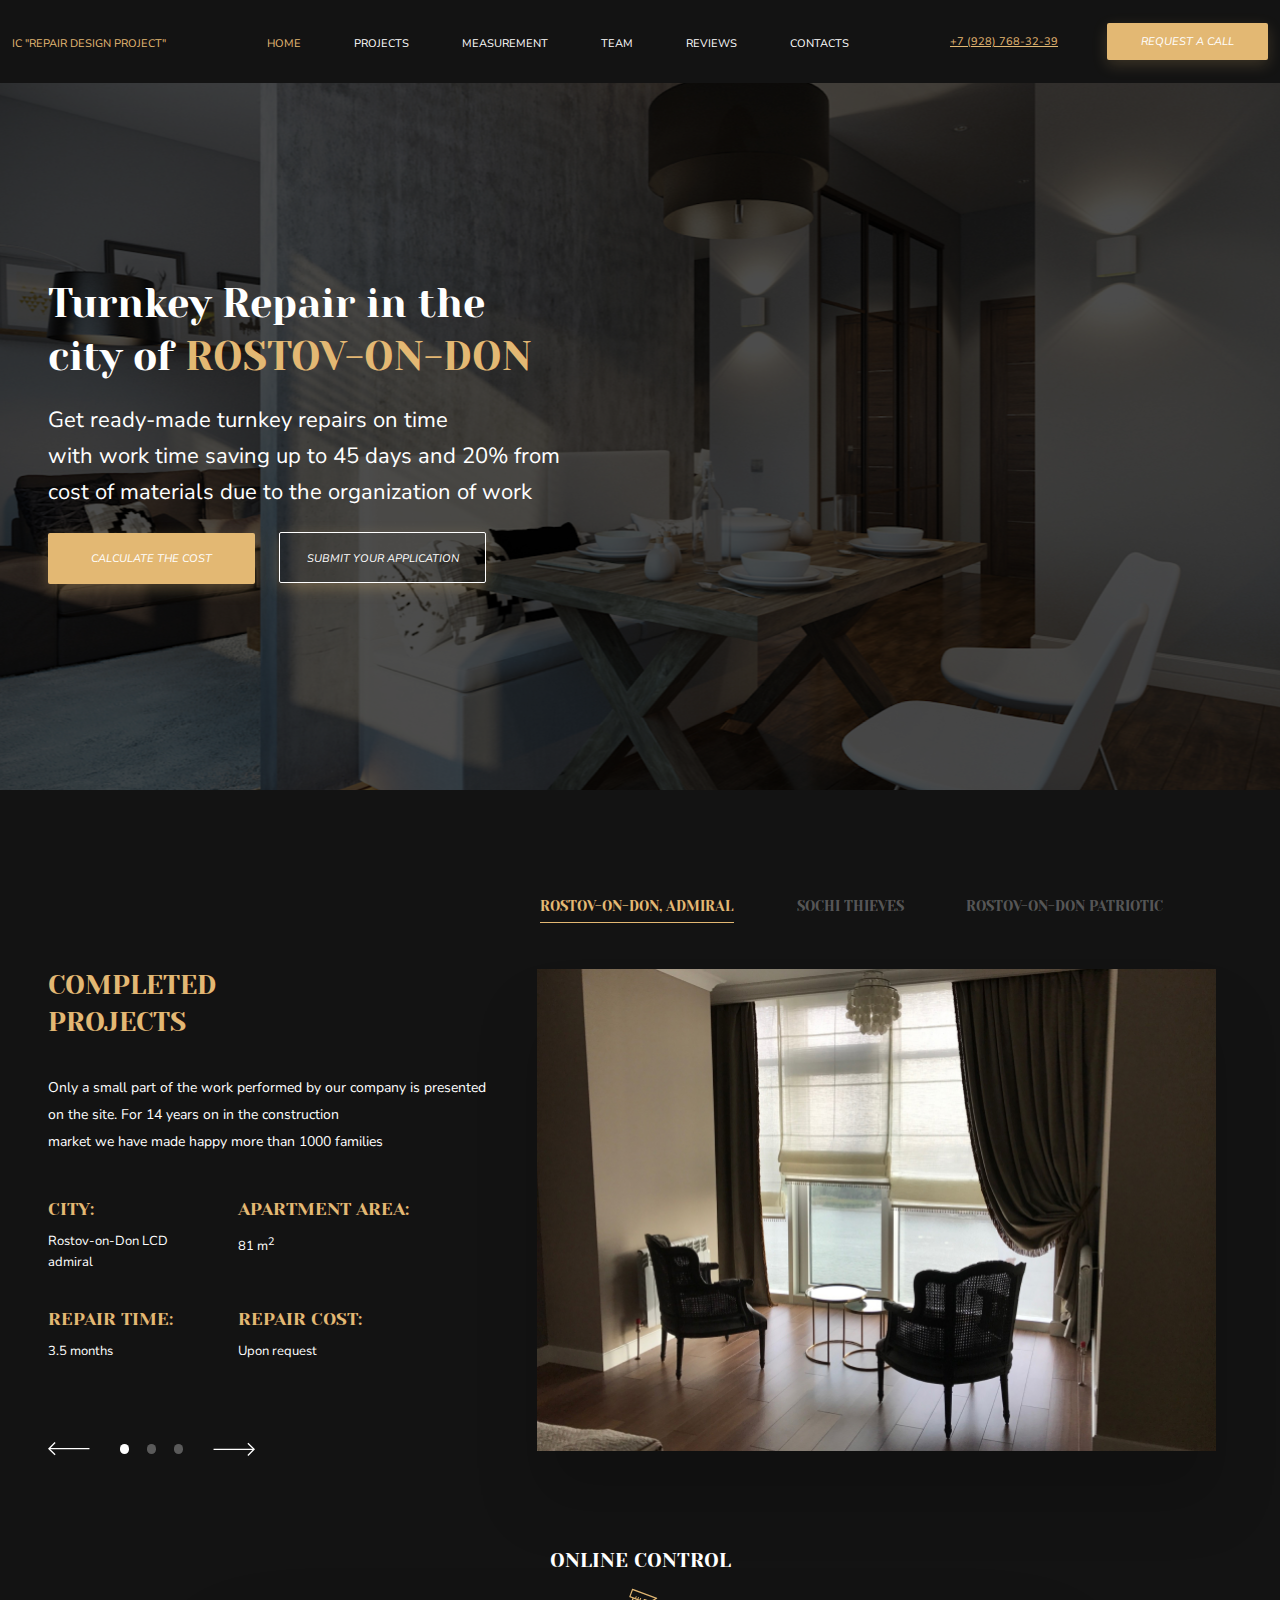
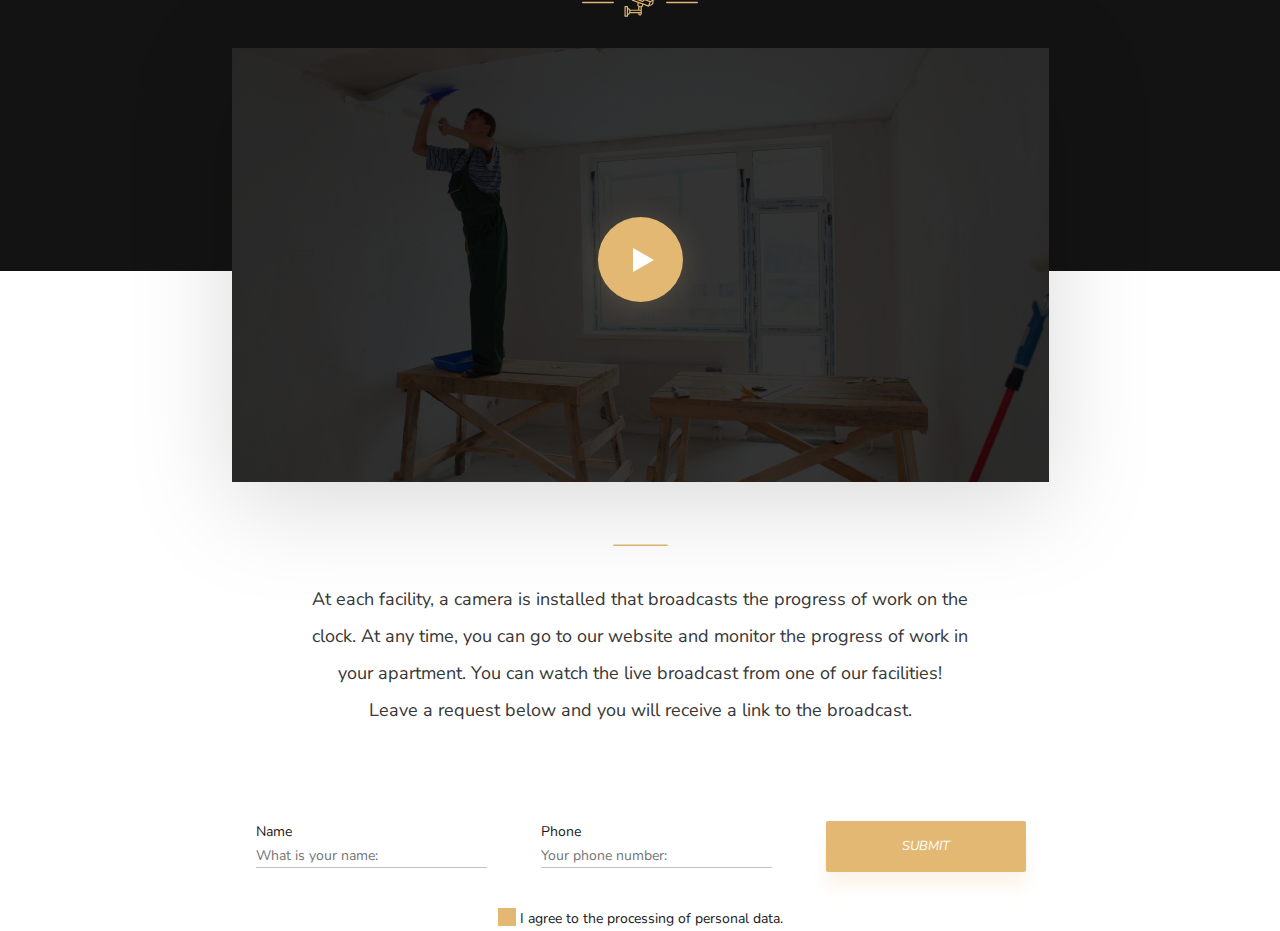
==== лб2/pages/index.html @ a4c66831 "лб2" ====
<!DOCTYPE html>
<html>
<head>
	<meta charset="utf-8">
	<meta name="viewport" content="width=device-width, initial-scale=1">
	<title>Вёрстка по макету</title>
	<link rel="stylesheet" href="../css/style.css">
</head>
<body>
	
	<header class="header">
		<div class="container">
			<div class="navbar">
				<div class="logo">
					<a class="link_logo" href="#">IC "Repair Design Project"</a>
				</div>
				<nav>
					<ul>
						<li><a class="active-link" href="#">HOME</a></li>
						<li><a class="" href="#">PROJECTS</a></li>
						<li><a class="" href="#">MEASUREMENT</a></li>
						<li><a class="" href="#">TEAM</a></li>
						<li><a class="" href="#">REVIEWS</a></li>
						<li><a class="" href="#">CONTACTS</a></li>
					</ul>
				</nav>
				<div class="contact">
					<a href="tel:" class="link active-link">+7 (928) 768-32-39</a>
					<a href="#" class="button">Request a call</a>
				</div>
			</div>
		</div>
	</header>
	<main>
		<div class="first-block">
			<div class="container first-block-container">
				<div class="first-block-main">
					<h1 class="subtitle">Turnkey Repair in the<br>
					city of <span class="title">Rostov-on-Don</span></h1>
					<p>Get ready-made turnkey repairs on time<br> with work time saving up to 45 days and 20% from<br> cost of materials due to the organization of work</p>
					<div class="buttons">
						<a class="button" href="#">CALCULATE THE COST</a>
						<a class="button second" href="#">SUBMIT YOUR APPLICATION</a>
					</div>
				</div>
			</div>
		</div>
		<div class="Completed_projects_block">
			<div class="container">
				<div class="Completed_projects_content">
					<div class="Completed_projects_description">
						<h1 class="title">Completed<br> projects</h1>
						<p class="subtitle">Only a small part of the work performed by our company is presented on the site. For 14 years on in the construction<br> 
						market we have made happy more than 1000 families</p>
						<div class="description_grid">
							<div class="grid_card">
								<h2 class="title">City:</h2>
								<p class="subtitle">Rostov-on-Don
								LCD admiral</p>
							</div>
							<div class="grid_card">
								<h2 class="title">apartment area:</h2>
								<p class="subtitle">81 m<sup>2</sup></p>
							</div>
							<div class="grid_card">
								<h2 class="title">Repair time:</h2>
								<p class="subtitle">3.5 months</p>
							</div>
							<div class="grid_card">
								<h2 class="title">Repair Cost:</h2>
								<p class="subtitle">Upon request</p>
							</div>
						</div>
						<div class="description_slider">
							<img class="arrow" src="../images/icons/Group.svg">
							<a class="slider_dot active_dot" href="#"></a>
							<a class="slider_dot" href="#"></a>
							<a class="slider_dot" href="#"></a>
							<img class="arrow" src="../images/icons/Group.svg">
						</div>
					</div>
					<div class="Completed_projects_photo">
						<div class="toogle">
							<a class="link active-link" href="#">Rostov-on-Don, Admiral</a>
							<a class="link" href="#">Sochi Thieves</a>
							<a class="link" href="#">Rostov-on-Don Patriotic</a>
						</div>
						<img src="../images/image/image 2.1.jpg" width="679" height="482">
					</div>
				</div>
			</div>
		</div>
		<div class="online_control">
			<div class="container">
				<div class="online_control_content">
					<div class="online_header">
						<h1 class="title">online control</h1>
						<div class="online_logo">
							<img src="../images/icons/Rectangle 6.7.svg">
							<img src="../images/icons/Group (1).svg">
							<img src="../images/icons/Rectangle 6.8.svg">
						</div>
					</div>
					<div class="video">
						<img src="../images/image/image 6.jpg" alt="Женщина красит потолок">
						<img src="../images/image/Rectangle 4.15.png">
						<img src="../images/icons/Group 8.svg" alt="Кнопка запуска" >
					</div>
					<img src="../images/icons/Rectangle 6.9.svg">
					<p class="subtitle">At each facility, a camera is installed that broadcasts the progress of work on the clock. At any time, you can go to our website and monitor the progress of work in your apartment. You can watch the live broadcast from one of our facilities!
 					<br>Leave a request below and you will receive a link to the broadcast.</p>
 					<form class="online_form" action="#" method="get">
 						<p>
 							<label for="name">Name</label>
 							<input type="text" name="name" id="name" required placeholder="What is your name:">
 						</p>
 						<p>
 							<label for="phone">Phone</label>
 							<input type="number" name="phone" id="phone" required placeholder="Your phone number:">
 						</p>
 						<button type="submit" class="button">Submit</button>
 						
 					</form>
 					<div class="first-checkbox">
  						<label class="label">
    					<input type="checkbox" class="checkbox" >
    					<span class="fake"></span>
    					<span class="text">I agree to the processing of personal data.</span>
  						</label>
					</div>
				</div>
			</div>
		</div>
	</main>
</body>
</html>
---- лб2/css/style.css ----
@import url('https://fonts.googleapis.com/css2?family=Nunito+Sans:ital,wght@0,400;0,700;1,400&family=Roboto+Slab:wght@400;700&display=swap');
@import url('https://fonts.googleapis.com/css2?family=Nunito+Sans:ital,wght@0,400;0,700;1,400&family=Roboto+Slab:wght@400;700&family=Yeseva+One&display=swap');
*{
	margin:0;
	padding: 0;
}
.link{
	font-family: 'Nunito Sans';
	font-style: normal;
	font-weight: 400;
	font-size: 11px;
	line-height: 15px;
	color: rgba(255, 255, 255, 0.3);
	text-decoration: none;
}
.title{
	font-family: 'Yeseva One';
	font-style: normal;
	font-weight: 400;
	font-size: 27px;
	line-height: 37px;
	text-transform: uppercase;
	color: #E3B873;
}
.subtitle{
	font-family: 'Yeseva One';
	font-style: normal;
	font-weight: 400;
	font-size: 20px;
	line-height: 28px;
	text-align: center;
	text-align: left;
}
.input{

}
body,html{
	font-family: "Nunito Sans";
	margin: 0;
	padding: 0;
}
.container{
	width:1256px;
	padding: 0;
	margin: 0 auto;
}
.header{
	background: #131313;
}
.header .container{
	height:83px;
	display:flex;
	align-content: center;
	flex-wrap:wrap;
}
.navbar{
	
	display: flex;
	justify-content: space-between;
	height: 37px;
	align-items: center;
	width:100%;
}
.link_logo{
	font-family: 'Nunito Sans';
	font-style: normal;
	font-weight: 400;
	font-size: 11px;
	line-height: 15px;
	text-transform: uppercase;
	color: #E3B873;
	text-decoration: none;
}
.active-link{
	color:#E3B873;
	text-decoration: underline;
}
nav{
	width:581.43px;
}
nav ul{
	display: flex;
	margin: 0;
	list-style: none;
	justify-content: space-between;
	padding: 0;
}
nav ul li a{
	font-family: "Nunito Sans";
	font-size: 11px;
	font-weight: 400;
	line-height: 15px;
	letter-spacing: 0em;
	text-align: left;
	color:white;
	text-decoration: none;
}
ul li .active-link{
	text-decoration: none;
}
.button{
	display:inline-block;
	width:200px;
 	height: 51px;
 	font-family: 'Nunito Sans';
	font-style: italic;
	font-weight: 400;
	font-size: 11px;
	background: #E3B873;
	box-shadow: 0px 5px 20px rgba(227, 184, 115, 0.1);
	color: #FFFFFF;
	text-transform: uppercase;
	text-decoration: none;
	text-align: center;
	line-height: 51px;
}
.contact .button{
	
	width:161px;
	height: 37px;
	margin-left:45px;
	line-height: 37px;
	width:161px;
	box-shadow: 0px 5px 15px rgba(227, 184, 115, 0.2);
	border-radius: 2px;
}


.first-block{
	height: 707px;
	background:url("../images/bg/image 4.3.jpg");
	background-position: top;
	background-size: cover;
	background-repeat: no-repeat;
	position: relative;
	color:white;
}
.first-block::before{
	content:'';
	position: absolute;
	top:0;
	left: 0;
	bottom: 0;
	right: 0;
	background-color: rgba(0, 0, 0, 0.7);
}
.first-block-container{
	position: relative;
	z-index: 1;
	padding-top:194px;
}
.first-block-main .subtitle , .first-block-main .title{
	font-size: 40px;
	line-height: 53px;
	text-align: left;
}
.first-block-main{
	width:676.11px;

	margin-left:36px;
	display:flex;
	flex-direction: column;
}
.first-block-main p{
	font-family: 'Nunito Sans';
	font-style: normal;
	font-weight: 400;
	font-size: 22px;
	line-height: 36px;
	margin-top:19px;
	margin-bottom:41px;
	height: 89px;
}
.buttons .button{
	background: #E3B873;
	box-shadow: 0px 5px 15px rgba(227, 184, 115, 0.3);
	border-radius: 2px;
	margin-right:20px;
	width:207px;
}
.buttons .second{
	box-sizing: border-box;
	border: 1px solid #FFFFFF;
	border-radius: 2px;
	background: none;
}
.Completed_projects_block{
	background:  #131313;
	padding-top: 107px;
	padding-bottom:414px;
}
.Completed_projects_content{
	margin-left:36px;
	display:flex;

}
.Completed_projects_description{
	width:442px;
	display:flex;
	flex-direction: column;
	margin-top:69.36px;
}
.Completed_projects_description > .title{
	font-size: 27px;
	line-height: 37px;
	margin-bottom: 34px;
}
.Completed_projects_description > .subtitle{
	font-family: 'Nunito Sans';
	font-style: normal;
	font-weight: 400;
	font-size: 14px;
	line-height: 27px;
	color: #FFFFFF;
	text-align: left;
	margin-bottom:42px;
}
.description_grid{
	display:grid;
	grid-template-columns: 156px 213px;
	grid-gap: 34px;
	margin-bottom: 79.64px;
}
.grid_card .title{
	font-size: 18px;
	line-height: 25px;
	margin-bottom: 9px;
}
.grid_card .subtitle{
	font-family: 'Nunito Sans';
	font-style: normal;
	font-weight: 400;
	font-size: 13px;
	line-height: 21px;
	color: #FFFFFF;
	
}
.description_slider{
	display:flex;
	align-content: center;
	align-items: center;
	
}
.slider_dot{
	display: block;
	width:9.57px;
	height:9.57px;
	background: rgba(255, 255, 255, 0.3);
	border-radius: 30px;
	margin-right:17.54px;
}
.slider_dot:nth-child(4){
	margin-right:0;
}
.description_slider img:nth-child(1){
	margin-right:29.5px;
}
.description_slider img:last-child{
	margin-left:29.5px;
	transform: rotate(180deg);
}
.active_dot{
	background: #FFFFFF;
}
.Completed_projects_photo{
	margin-left: 47px;
}
.Completed_projects_photo .toogle{
	display:flex;
	justify-content: space-between;
	width:623px;
	margin-left: 3px;
	margin-bottom: 46px;
}
.Completed_projects_photo .toogle .link{
	font-family: 'Yeseva One';
	font-style: normal;
	font-weight: 400;
	font-size: 14px;
	line-height: 19px;
	text-transform: uppercase;
}
.Completed_projects_photo .toogle .active-link{
	text-decoration: none;
	border-bottom: 1px solid #E3B873;
	display:block;
	padding-bottom:6px;
}
.Completed_projects_photo img{
	filter: drop-shadow(0px 50px 30px rgba(0, 0, 0, 0.15));
}
.online_control{
	margin-top:-324px;
}
.online_control .container{
	width:817px;
}
.online_control_content{
	text-align: center;
}
.online_header{
	margin-bottom:31.21px;
}
.online_header .title{
	font-size: 20px;
	line-height: 28px;
	color: #FFFFFF;
	margin-bottom:12.79px;
}
.online_logo{
	display:flex;
	align-items: center;
	justify-content: center;

}
.online_logo img:nth-child(2){
	margin-left:9.47px;
	margin-right:7.76px;
}
.video{
	width:817px;
	height: 434px;
	position: relative;
	display: flex;
	justify-content: center;
	filter: drop-shadow(0px 20px 50px rgba(0, 0, 0, 0.15));
	margin-bottom: 62.5px;
}
.video img{
	position: absolute;
	left:0;
	top:0;
}
.video img:nth-child(3){
	position: static;
	z-index: 1;
	width:145px;
	height:145px;
	align-self: center;
}
.online_control_content > img {
	display:block;
	margin:0 auto;
}
.online_control_content > p{
	font-family: 'Nunito Sans';
	font-size: 18px;
	line-height: 37px;
	color: #363636;
	text-align: center;
	width:681px;
	margin:34px auto 0;
}
.online_control_content p:nth-child(2){
	margin-right:0;
}
.online_form{
	display:flex;
	flex-wrap:wrap;
	align-content: center;
	justify-content: space-between;
	row-gap:33.24px;
	margin-left:24px;
	margin-right: 23px;
	margin-top:91.5px;
	margin-bottom: 33.24px;
}
.online_form button{
	box-shadow: none;
	border:none;
	font-size: 13px;
	border-radius: 2px;
	box-shadow: 0px 15px 15px rgba(227, 184, 115, 0.15);
}
.online_form label{
	font-family: 'Nunito Sans';
	font-style: normal;
	font-weight: 400;
	font-size: 13px;
	line-height: 21px;
	color: rgba(54, 54, 54, 0.5);
	display:block;
}
.online_form p{
	text-align: left;
}
#name , #phone{
	border:none;
	border-bottom: 1px solid #3636364D;
	color:#363636;
	font-family: 'Nunito Sans';
	font-style: normal;
	font-weight: 400;
	font-size: 14px;
	line-height: 23px;
	display: block;
	width:231px;
}
.online_form label{
	font-family: 'Nunito Sans';
font-style: normal;
font-weight: 400;
font-size: 14px;
line-height: 163.68%;
color: #181818;
}
.first-checkbox{
	text-align: center;
}
.label {
  cursor: pointer;
}
.checkbox{
  display: none;
}
.text{
	font-size: 14px;
	line-height: 163.68%;
	color: #181818;
	vertical-align: middle;
}
.fake{
  display: inline-flex;
  width: 18px;
  height: 18px;
  background: #E3B873;
  color: #fff;
  justify-content: center;
  position: relative;
  top:3px;
}
.fake::before{
  content:url("../images/icons/Vector.svg");
  position: absolute;
  top:-2px;
  opacity: 0;
  transition: .2s;
  z-index: 1;

}
.checkbox:checked + .fake::before{
  opacity: 1;
}
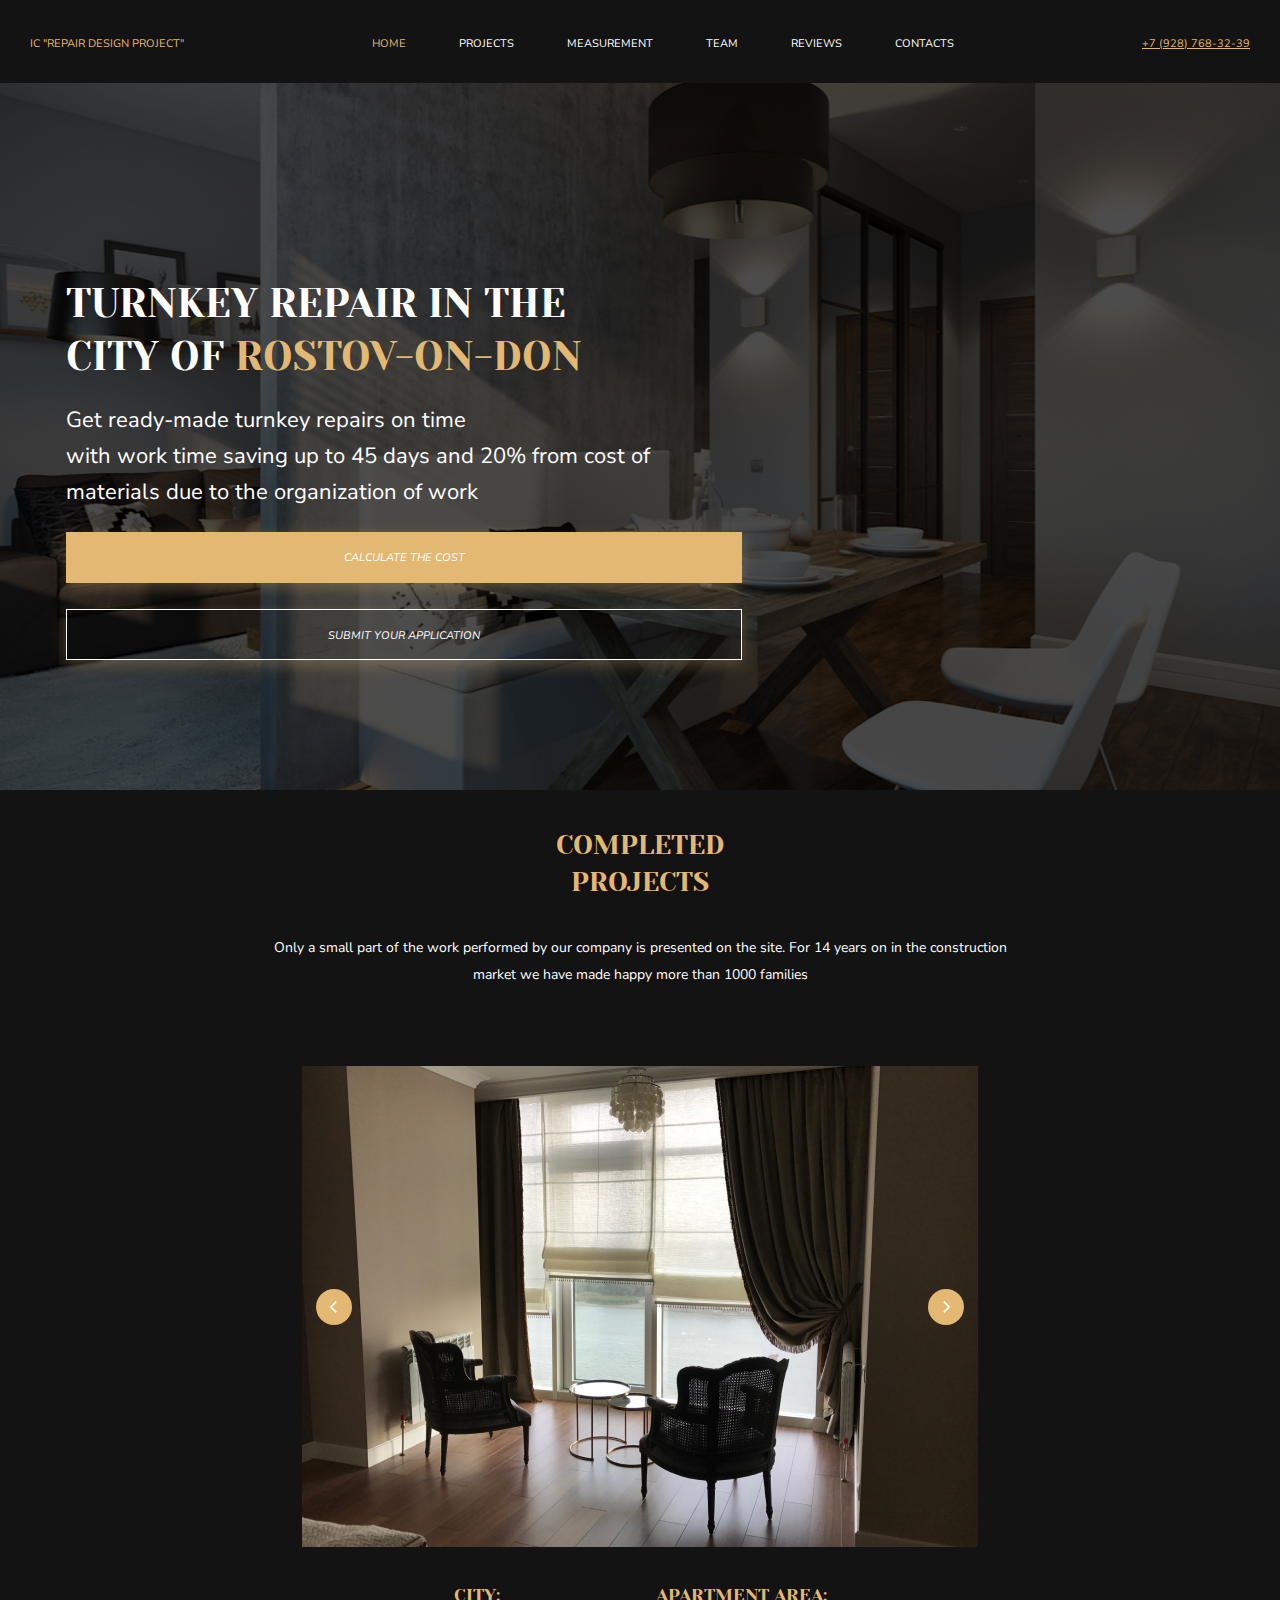
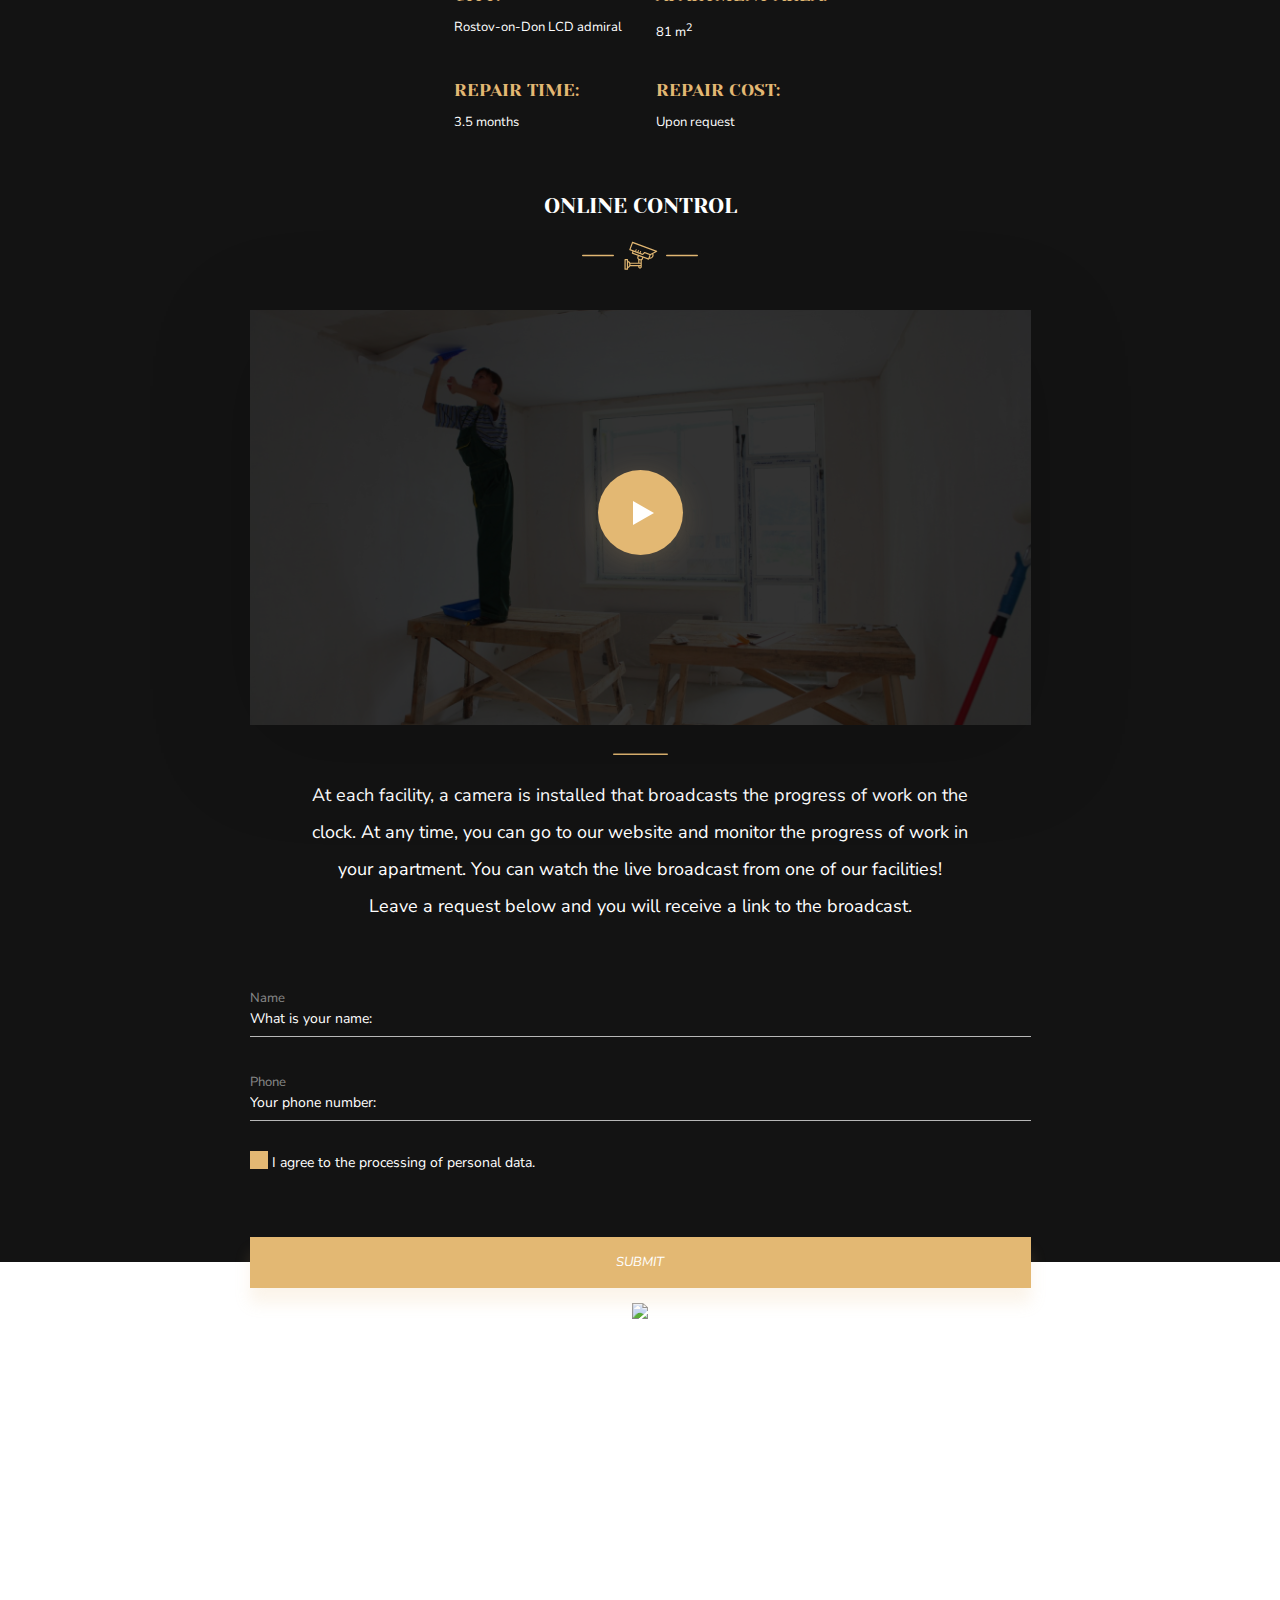
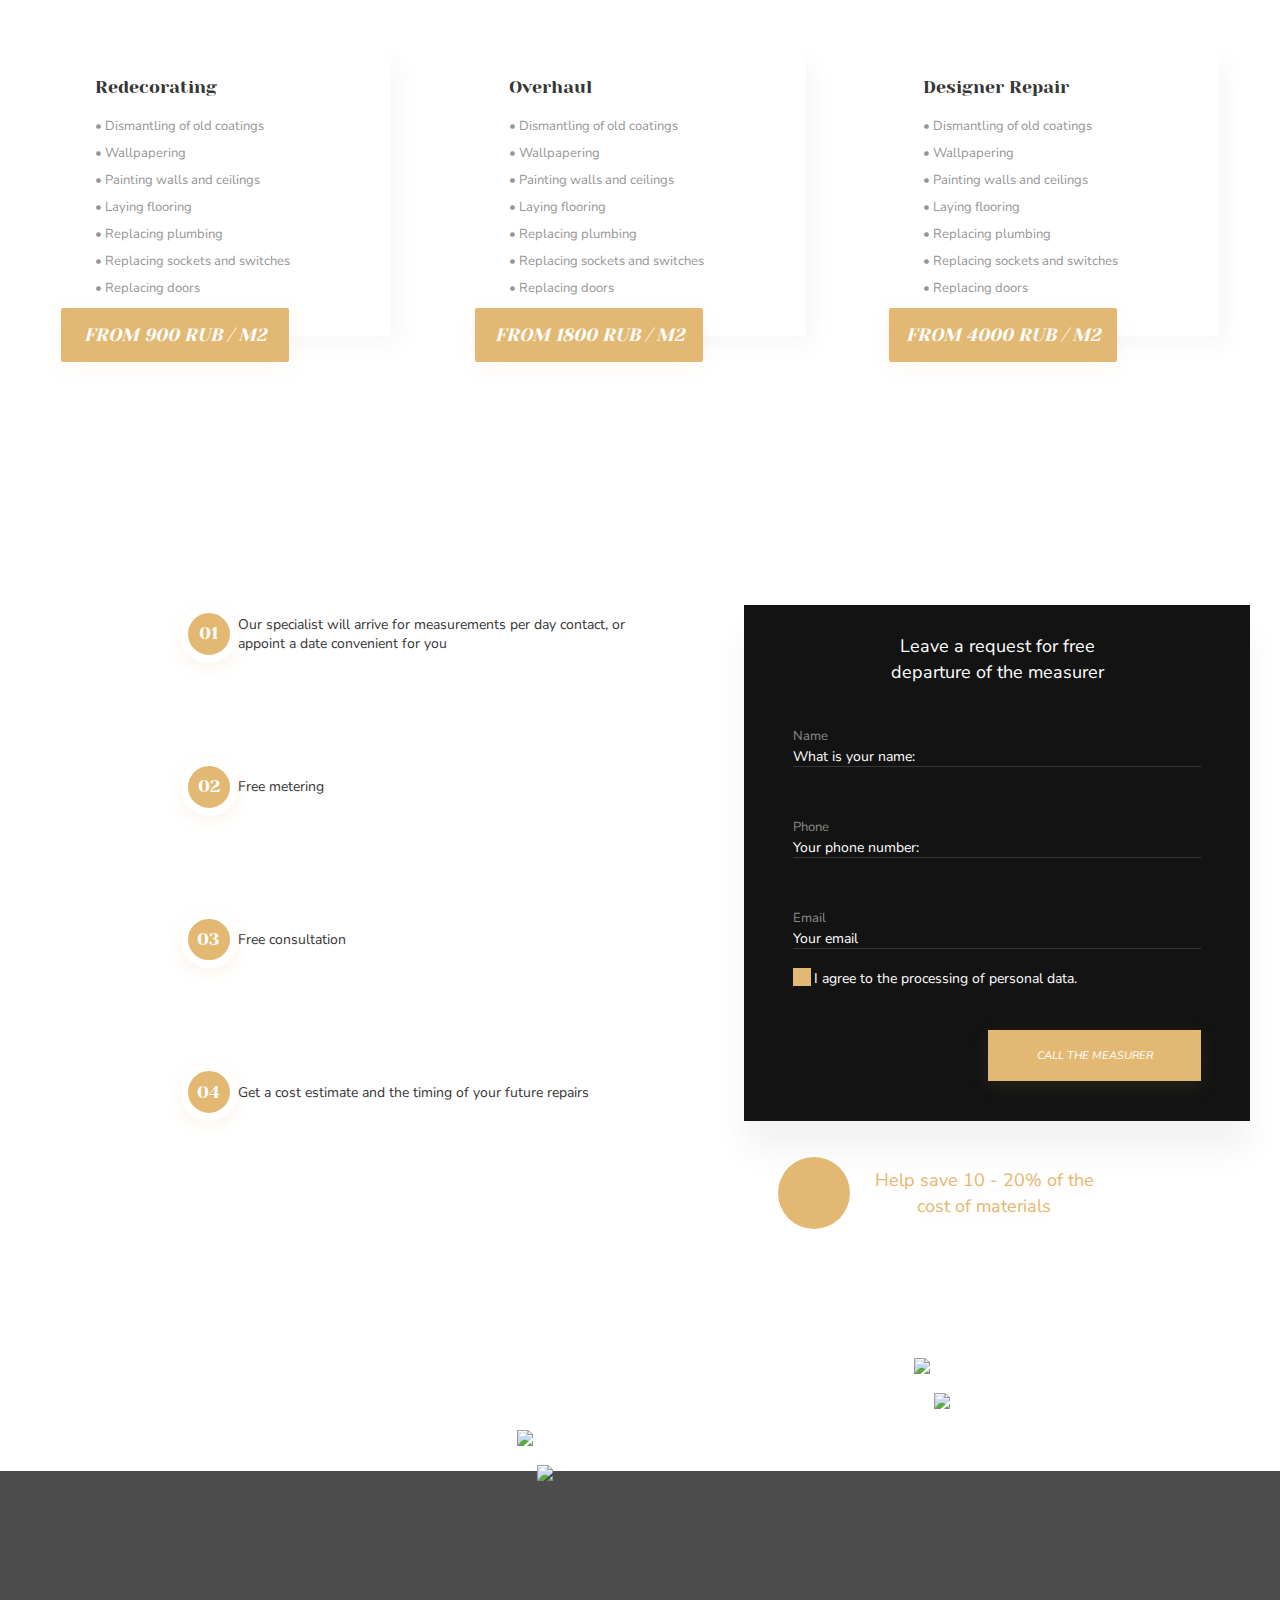
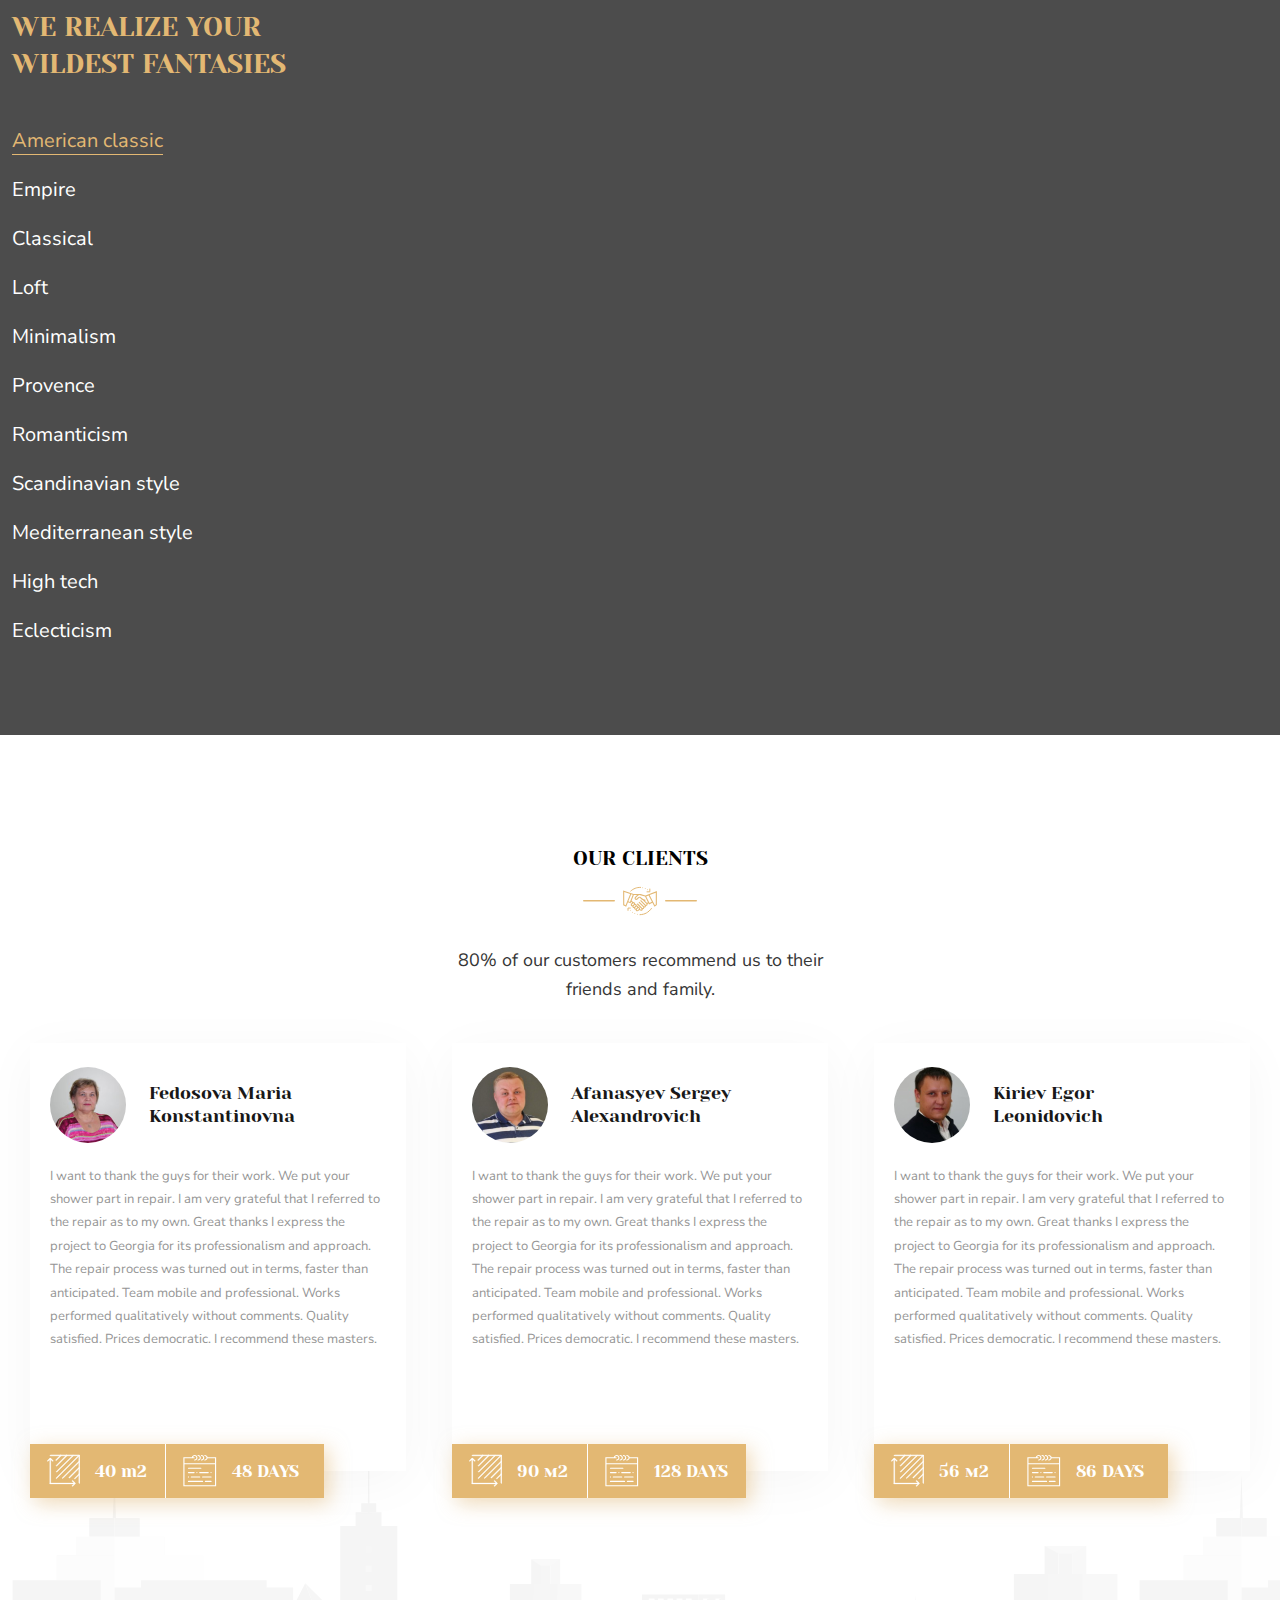
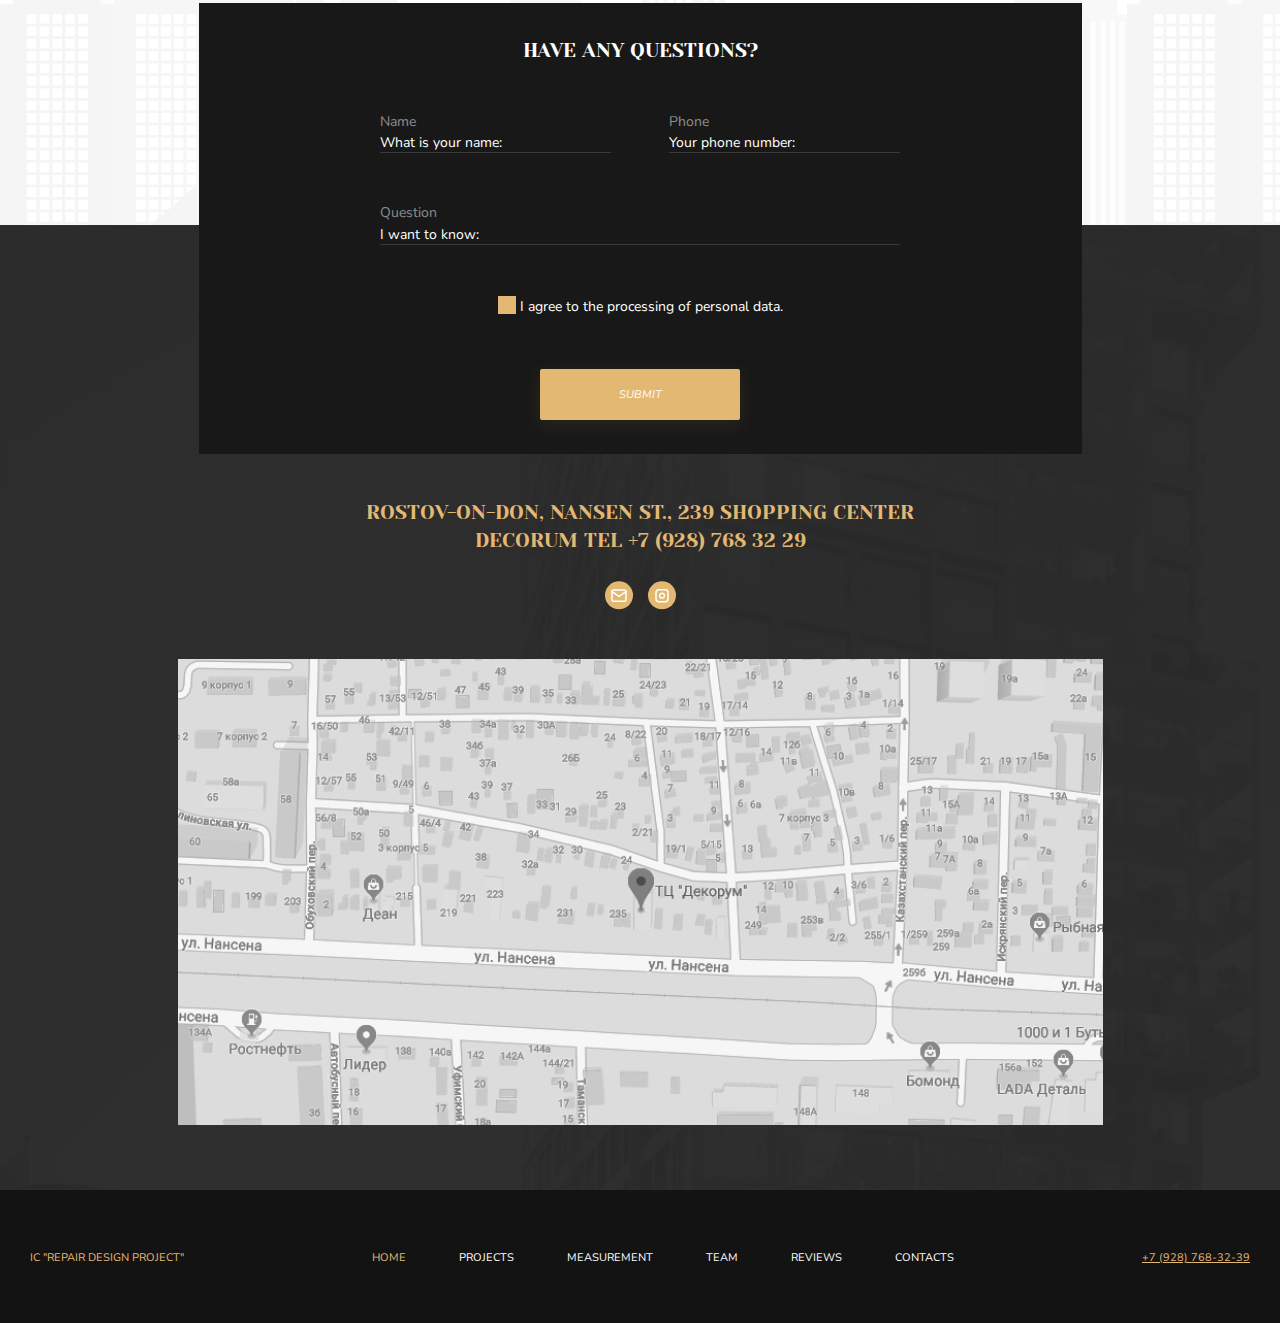
==== commit 8031e5e8: "Версия с начатой адаптивкой" ====
--- a/лб2/pages/index.html
+++ b/лб2/pages/index.html
@@ -5,6 +5,9 @@
 	<meta name="viewport" content="width=device-width, initial-scale=1">
 	<title>Вёрстка по макету</title>
 	<link rel="stylesheet" href="../css/style.css">
+	<link rel="stylesheet" href="../css/style_mobile+.css">
+	<link rel="stylesheet" href="../css/style_mobile.css">
+	
 </head>
 <body>
 	
@@ -26,32 +29,40 @@
 				</nav>
 				<div class="contact">
 					<a href="tel:" class="link active-link">+7 (928) 768-32-39</a>
-					<a href="#" class="button">Request a call</a>
+					<button class="button" type="submit">Request a call</button>
 				</div>
 			</div>
 		</div>
 	</header>
 	<main>
-		<div class="first-block">
-			<div class="container first-block-container">
+		<section class="first-block">
+			<div class="container">
 				<div class="first-block-main">
 					<h1 class="subtitle">Turnkey Repair in the<br>
 					city of <span class="title">Rostov-on-Don</span></h1>
-					<p>Get ready-made turnkey repairs on time<br> with work time saving up to 45 days and 20% from<br> cost of materials due to the organization of work</p>
+					<p>Get ready-made turnkey repairs on time<br> with work time saving up to 45 days and 20% from cost of materials due to the organization of work</p>
 					<div class="buttons">
-						<a class="button" href="#">CALCULATE THE COST</a>
-						<a class="button second" href="#">SUBMIT YOUR APPLICATION</a>
-					</div>
-				</div>
-			</div>
-		</div>
-		<div class="Completed_projects_block">
+						<button class="button" type="submit">CALCULATE THE COST</button>
+						<button class="button second" type="submit">SUBMIT YOUR APPLICATION</button>
+					</div>
+				</div>
+			</div>
+		</section>
+		<section class="Completed_projects_block">
 			<div class="container">
 				<div class="Completed_projects_content">
 					<div class="Completed_projects_description">
 						<h1 class="title">Completed<br> projects</h1>
 						<p class="subtitle">Only a small part of the work performed by our company is presented on the site. For 14 years on in the construction<br> 
 						market we have made happy more than 1000 families</p>
+						<div class="photo_mobile">
+							<div class="mobile_slider">
+								<img src="../images/icons/Group 8.9.svg">
+								<img src="../images/image/image 2.1.jpg">
+								<img src="../images/icons/Group 8.9.svg">
+								<img src="../images/image/image 2 (1).png">
+							</div>
+						</div>
 						<div class="description_grid">
 							<div class="grid_card">
 								<h2 class="title">City:</h2>
@@ -89,8 +100,8 @@
 					</div>
 				</div>
 			</div>
-		</div>
-		<div class="online_control">
+		</section>
+		<section class="online_control">
 			<div class="container">
 				<div class="online_control_content">
 					<div class="online_header">
@@ -102,7 +113,7 @@
 						</div>
 					</div>
 					<div class="video">
-						<img src="../images/image/image 6.jpg" alt="Женщина красит потолок">
+						<img src="../images/image/image 6.png" alt="Женщина красит потолок">
 						<img src="../images/image/Rectangle 4.15.png">
 						<img src="../images/icons/Group 8.svg" alt="Кнопка запуска" >
 					</div>
@@ -130,7 +141,271 @@
 					</div>
 				</div>
 			</div>
+		</section>
+		<section class="repair">
+			<div class="container">
+				<h2 class="subtitle">TYPES OF REPAIR</h2>
+				<img class="repair_logo" src="../images/icons/Group 11.4.svg">
+				<div class="repair_cards">
+					<div class="card">
+						<div class="card_ul">
+							<h3>Redecorating</h3>
+							<ul>
+								<li>Dismantling of old coatings</li>
+								<li>Wallpapering</li>
+								<li>Painting walls and ceilings</li>
+								<li>Laying flooring</li>
+								<li>Replacing plumbing</li>
+								<li>Replacing sockets and switches</li>
+								<li>Replacing doors</li>
+							</ul>
+							<button class="button button_repair" type="submit">from 900 rub / m2</button>
+						</div>
+						
+					</div>
+					<div class="card">
+						<div class="card_ul">
+						<h3>Overhaul</h3>
+						<ul>
+							<li>Dismantling of old coatings</li>
+							<li>Wallpapering</li>
+							<li>Painting walls and ceilings</li>
+							<li>Laying flooring</li>
+							<li>Replacing plumbing</li>
+							<li>Replacing sockets and switches</li>
+							<li>Replacing doors</li>
+						</ul>
+						<button class="button button_repair" type="submit">from 1800 rub / m2</button>
+					</div>
+					</div>
+					<div class="card">
+						<div class="card_ul">
+						<h3>Designer Repair</h3>
+						<ul>
+							<li>Dismantling of old coatings</li>
+							<li>Wallpapering</li>
+							<li>Painting walls and ceilings</li>
+							<li>Laying flooring</li>
+							<li>Replacing plumbing</li>
+							<li>Replacing sockets and switches</li>
+							<li>Replacing doors</li>
+						</ul>
+						<button class="button button_repair" type="submit">from 4000 rub / m2</button>
+					</div>
+						
+					</div>
+				</div>
+				<div class="contact_form">
+					<div class="contact_description">
+						<div class="line"><div class="circle">01</div><p>Our specialist will arrive for measurements per day
+contact, or appoint a date convenient for you</p></div>
+						<div class="line"><div class="circle">02</div><p>Free metering</p></div>
+						<div class="line"><div class="circle">03</div><p>Free consultation</p></div>
+						<div class="line"><div class="circle">04</div><p>Get a cost estimate and
+the timing of your future repairs</p></div>
+					</div>
+					<div class="form">
+						<form>
+						<h3>Leave a request for free<br>
+							departure of the measurer</h3>
+						<div class="form_input">
+						<p>
+ 							<label for="name">Name</label>
+ 							<input type="text" name="name" id="name" required placeholder="What is your name:">
+ 						</p>
+ 						<p>
+ 							<label for="phone">Phone</label>
+ 							<input type="number" name="phone" id="phone" required placeholder="Your phone number:">
+ 						</p>
+ 						<p>
+ 							<label for="email">Email</label>
+ 							<input type="email" name="email" id="email" required placeholder="Your email">
+ 						</p>
+ 						</div>
+ 						<div class="first-checkbox">
+  						<label class="label">
+    					<input type="checkbox" class="checkbox" >
+    					<span class="fake"></span>
+    					<span class="text">I agree to the processing of personal data.</span>
+  						</label>
+						</div>
+						<div class="btn"><button type="submit" class="button">Call the measurer</button></div>
+						</form>
+						
+					</div>
+					<div class="pig_logo">
+							<div class="logo">
+								<div class="logo_circle"></div>
+								<p>Help save 10 - 20% of the<br> cost of materials</p>
+							</div>
+						</div>
+				</div>
+			</div>
+		</section>
+		<section class="fantasies">
+			<div class="container">
+				<div class="fantasies_description">
+					<h1 class="title">We realize your<br>
+					wildest fantasies</h1>
+					<ul>
+						<li><a class="active-link" href="#">American classic</a></li>
+						<li><a href="#">Empire</a></li>
+						<li><a href="#">Classical</a></li>
+						<li><a href="#">Loft</a></li>
+						<li><a href="#">Minimalism</a></li>
+						<li><a href="#">Provence</a></li>
+						<li><a href="#">Romanticism</a></li>
+						<li><a href="#">Scandinavian style</a></li>
+						<li><a href="#">Mediterranean style</a></li>
+						<li><a href="#">High tech</a></li>
+						<li><a href="#">Eclecticism</a></li>
+					</ul>
+				</div>
+				<div class="fantasies_images">
+					<div class="column_image first_column_image">
+						<img src="../images/image/image 5.jpg">
+						<img src="../images/image/image 5-1.jpg">
+					</div>
+					<div class="column_image second_column_image">
+						<img src="../images/image/d.jpg">
+						<img src="../images/image/image 5-2.jpg">
+					</div>			
+				</div>
+			</div>
+		</section>
+		<section class="our_clients">
+			<div class="container">
+				<h1 class="subtitle">our clients</h1>
+				<img src="../images/icons/Group 2.14.svg">
+				<p>80% of our customers recommend us to their<br>
+				friends and family.</p>
+				<div class="clients_cards">
+					<div class="card_person">
+						<div class="person">
+							<img src="../images/image/image 5 (1).png">
+							<h2>Fedosova Maria
+							Konstantinovna</h2>
+						</div>
+						<p>I want to thank the guys for their work. We put your shower part in repair. I am very grateful that I referred to the repair as to my own. Great thanks I express the project 
+						to Georgia for its professionalism and approach.
+						<br>The repair process was turned out in terms, faster than anticipated. Team mobile and professional. Works performed qualitatively without comments. Quality satisfied. Prices democratic. I recommend these masters.</p>
+						<div class="no-buuton">
+							<div class="size">
+								<img src="../images/icons/Group 21.4.svg">
+								<p>40 m2</p>
+							</div>
+							<div class="time">
+								<img src="../images/icons/Group (4).svg">
+								<p>48 DAYS</p>
+							</div>
+						</div>
+					</div>
+					<div class="card_person">
+						<div class="person">
+							<img src="../images/image/image 6 (1).png">
+							<h2>Afanasyev Sergey Alexandrovich</h2>
+						</div>
+						<p>I want to thank the guys for their work. We put your shower part in repair. I am very grateful that I referred to the repair as to my own. Great thanks I express the project 
+						to Georgia for its professionalism and approach.
+						<br>The repair process was turned out in terms, faster than anticipated. Team mobile and professional. Works performed qualitatively without comments. Quality satisfied. Prices democratic. I recommend these masters.</p>
+						<div class="no-buuton">
+							<div class="size">
+								<img src="../images/icons/Group 21.4.svg">
+								<p>90 м2</p>
+							</div>
+							<div class="time">
+								<img src="../images/icons/Group (4).svg">
+								<p>128 DAYS</p>
+							</div>
+						</div>
+					</div>
+					<div class="card_person">
+						<div class="person">
+							<img src="../images/image/image 6 (2).png">
+							<h2>Kiriev Egor<br> Leonidovich</h2>
+						</div>
+						<p>I want to thank the guys for their work. We put your shower part in repair. I am very grateful that I referred to the repair as to my own. Great thanks I express the project 
+						to Georgia for its professionalism and approach.
+						<br>The repair process was turned out in terms, faster than anticipated. Team mobile and professional. Works performed qualitatively without comments. Quality satisfied. Prices democratic. I recommend these masters.</p>
+						<div class="no-buuton">
+							<div class="size">
+								<img src="../images/icons/Group 21.4.svg">
+								<p>56 м2</p>
+							</div>
+							<div class="time">
+								<img src="../images/icons/Group (4).svg">
+								<p>86 DAYS</p>
+							</div>
+						</div>
+					</div>
+				</div>
+			</div>
+		</section>
+		<section class="last_block">
+			<div class="container">
+				<div class="question">
+				<form class="question_form" action="#" method="get">
+					<h2 class="subtitle">have any questions?</h2>
+					<div class="question_input">
+					<p>
+ 						<label for="name">Name</label>
+ 						<input type="text" name="name" id="name" required placeholder="What is your name:">
+ 					</p>
+ 					<p>
+ 						<label for="phone">Phone</label>
+ 						<input type="number" name="phone" id="phone" required placeholder="Your phone number:">
+ 					</p>
+ 					<p>
+ 						<label for="phone">Question</label>
+ 						<input type="number" name="phone" id="phone" required placeholder="I want to know:">
+ 					</p>
+ 				</div>
+ 					<div class="first-checkbox">
+  						<label class="label">
+    					<input type="checkbox" class="checkbox" >
+    					<span class="fake"></span>
+    					<span class="text">I agree to the processing of personal data.</span>
+  						</label>
+						</div>
+					<div class="btn"><button type="submit" class="button">Submit</button></div>
+				</form>
+				</div>
+				<div class="adress">
+					<h1 class="subtitle">Rostov-on-Don, Nansen St., 239 Shopping Center<br>
+					Decorum Tel +7 (928) 768 32 29</h1>
+					<div class="social_logo">
+						<a href="#"><img src="../images/icons/Group 3.svg" alt="Почта"></a>
+						<a href="#"><img src="../images/icons/Group 4.svg" alt="Instagram"></a>
+					</div>
+					<div class="map">
+						<img src="../images/image/image 7.1.jpg">
+					</div>
+				</div>
+			</div>
+		</section>
+	</main>
+	<footer>
+		<div class="container">
+			<div class="navbar">
+				<div class="logo">
+					<a class="link_logo" href="#">IC "Repair Design Project"</a>
+				</div>
+				<nav>
+					<ul>
+						<li><a class="active-link" href="#">HOME</a></li>
+						<li><a class="" href="#">PROJECTS</a></li>
+						<li><a class="" href="#">MEASUREMENT</a></li>
+						<li><a class="" href="#">TEAM</a></li>
+						<li><a class="" href="#">REVIEWS</a></li>
+						<li><a class="" href="#">CONTACTS</a></li>
+					</ul>
+				</nav>
+				<div class="contact">
+					<a href="tel:" class="link active-link">+7 (928) 768-32-39</a>
+					<button class="button" type="submit">Request a call</button>
+				</div>
+			</div>
 		</div>
-	</main>
+	</footer>
 </body>
-</html>
+</html>--- a/лб2/css/style.css
+++ b/лб2/css/style.css
@@ -4,6 +4,10 @@
 	margin:0;
 	padding: 0;
 }
+a{
+text-decoration: none;
+color:white;
+}
 .link{
 	font-family: 'Nunito Sans';
 	font-style: normal;
@@ -40,24 +44,31 @@
 	padding: 0;
 }
 .container{
-	width:1256px;
+	max-width:1256px;
 	padding: 0;
 	margin: 0 auto;
-}
-.header{
+	text-align: center;
+	box-sizing: border-box;
+}
+.header , footer{
 	background: #131313;
 }
-.header .container{
+.header .container {
 	height:83px;
 	display:flex;
 	align-content: center;
 	flex-wrap:wrap;
 }
+footer .container{
+	height:133px;
+	display:flex;
+	align-content: center;
+	flex-wrap:wrap;
+}
 .navbar{
 	
 	display: flex;
 	justify-content: space-between;
-	height: 37px;
 	align-items: center;
 	width:100%;
 }
@@ -76,7 +87,8 @@
 	text-decoration: underline;
 }
 nav{
-	width:581.43px;
+	max-width:581.43px;
+	flex-grow: 1;
 }
 nav ul{
 	display: flex;
@@ -95,12 +107,11 @@
 	color:white;
 	text-decoration: none;
 }
-ul li .active-link{
+nav ul li .active-link{
 	text-decoration: none;
 }
 .button{
-	display:inline-block;
-	width:200px;
+	min-width:200px;
  	height: 51px;
  	font-family: 'Nunito Sans';
 	font-style: italic;
@@ -113,6 +124,8 @@
 	text-decoration: none;
 	text-align: center;
 	line-height: 51px;
+	border:none;
+	border-radius: 2px;
 }
 .contact .button{
 	
@@ -127,7 +140,7 @@
 
 
 .first-block{
-	height: 707px;
+	max-height: 707px;
 	background:url("../images/bg/image 4.3.jpg");
 	background-position: top;
 	background-size: cover;
@@ -144,7 +157,7 @@
 	right: 0;
 	background-color: rgba(0, 0, 0, 0.7);
 }
-.first-block-container{
+.first-block .container{
 	position: relative;
 	z-index: 1;
 	padding-top:194px;
@@ -153,10 +166,10 @@
 	font-size: 40px;
 	line-height: 53px;
 	text-align: left;
+	text-transform: uppercase;
 }
 .first-block-main{
-	width:676.11px;
-
+	max-width:676.11px;
 	margin-left:36px;
 	display:flex;
 	flex-direction: column;
@@ -170,13 +183,18 @@
 	margin-top:19px;
 	margin-bottom:41px;
 	height: 89px;
+	text-align: left;
+}
+.buttons{
+	text-align: left;
+	margin-bottom: 208px;
 }
 .buttons .button{
 	background: #E3B873;
 	box-shadow: 0px 5px 15px rgba(227, 184, 115, 0.3);
 	border-radius: 2px;
 	margin-right:20px;
-	width:207px;
+	max-width:207px;
 }
 .buttons .second{
 	box-sizing: border-box;
@@ -192,10 +210,10 @@
 .Completed_projects_content{
 	margin-left:36px;
 	display:flex;
-
+	justify-content: space-between;
 }
 .Completed_projects_description{
-	width:442px;
+	max-width:442px;
 	display:flex;
 	flex-direction: column;
 	margin-top:69.36px;
@@ -214,6 +232,9 @@
 	color: #FFFFFF;
 	text-align: left;
 	margin-bottom:42px;
+}
+.photo_mobile{
+	display: none;
 }
 .description_grid{
 	display:grid;
@@ -225,6 +246,7 @@
 	font-size: 18px;
 	line-height: 25px;
 	margin-bottom: 9px;
+	text-align: left;
 }
 .grid_card .subtitle{
 	font-family: 'Nunito Sans';
@@ -239,7 +261,6 @@
 	display:flex;
 	align-content: center;
 	align-items: center;
-	
 }
 .slider_dot{
 	display: block;
@@ -262,9 +283,6 @@
 .active_dot{
 	background: #FFFFFF;
 }
-.Completed_projects_photo{
-	margin-left: 47px;
-}
 .Completed_projects_photo .toogle{
 	display:flex;
 	justify-content: space-between;
@@ -291,9 +309,10 @@
 }
 .online_control{
 	margin-top:-324px;
+	margin-bottom: 147.85px;
 }
 .online_control .container{
-	width:817px;
+	max-width:817px;
 }
 .online_control_content{
 	text-align: center;
@@ -318,25 +337,15 @@
 	margin-right:7.76px;
 }
 .video{
-	width:817px;
-	height: 434px;
 	position: relative;
 	display: flex;
 	justify-content: center;
 	filter: drop-shadow(0px 20px 50px rgba(0, 0, 0, 0.15));
 	margin-bottom: 62.5px;
-}
-.video img{
+	align-items: center;
+}
+.video img:nth-child(2) , .video img:nth-child(3){
 	position: absolute;
-	left:0;
-	top:0;
-}
-.video img:nth-child(3){
-	position: static;
-	z-index: 1;
-	width:145px;
-	height:145px;
-	align-self: center;
 }
 .online_control_content > img {
 	display:block;
@@ -348,7 +357,7 @@
 	line-height: 37px;
 	color: #363636;
 	text-align: center;
-	width:681px;
+	max-width:681px;
 	margin:34px auto 0;
 }
 .online_control_content p:nth-child(2){
@@ -372,19 +381,10 @@
 	border-radius: 2px;
 	box-shadow: 0px 15px 15px rgba(227, 184, 115, 0.15);
 }
-.online_form label{
-	font-family: 'Nunito Sans';
-	font-style: normal;
-	font-weight: 400;
-	font-size: 13px;
-	line-height: 21px;
-	color: rgba(54, 54, 54, 0.5);
-	display:block;
-}
 .online_form p{
 	text-align: left;
 }
-#name , #phone{
+#name , #phone ,#email{
 	border:none;
 	border-bottom: 1px solid #3636364D;
 	color:#363636;
@@ -395,8 +395,9 @@
 	line-height: 23px;
 	display: block;
 	width:231px;
-}
-.online_form label{
+	background: none;
+}
+label{
 	font-family: 'Nunito Sans';
 font-style: normal;
 font-weight: 400;
@@ -440,4 +441,461 @@
 }
 .checkbox:checked + .fake::before{
   opacity: 1;
+}
+.repair{
+	background: url("../images/bg/image 6.1 (1).png") no-repeat ;
+	background-position:bottom 81px left 0 ;
+}
+.repair .subtitle{
+	text-align: center;
+	line-height: 28px;
+	margin-bottom: 13px;
+}
+.repair_logo{
+	margin-bottom: 31px;
+	}
+.repair_cards{
+	display:flex;
+	justify-content: space-between;
+}
+.card{
+	height: 608px;
+	width:392px;
+	padding-top:294px;
+	text-align: center;
+	background-position: top;
+	box-sizing: border-box;
+}
+.card_ul{
+	display: block;
+	width:330px;
+	height: 286px;
+	margin: 0 auto;
+	background: #FFFFFF;
+	box-shadow: 10px 10px 20px rgba(0, 0, 0, 0.03);
+	text-align: left;
+	padding-left:34px;
+	padding-top:25px;
+	box-sizing: border-box;
+	position: relative;
+}
+.card_ul h3{
+	font-family: 'Yeseva One';
+	font-weight: 400;
+	font-size: 18px;
+	line-height: 25px;
+	color: #363636;
+	margin-bottom: 13px;
+}
+.card_ul ul li{
+	list-style:none;
+	line-height: 27px;
+	color: #959595;
+	font-size: 13px;
+}
+.card_ul ul li::before{
+	content:"• ";
+	color:#959595;
+}
+.repair_cards .card:nth-child(1){
+	background: url("../images/bg/image.jpg") no-repeat;
+}
+.repair_cards .card:nth-child(2){
+	background: url("../images/bg/image 3.jpg") no-repeat;
+}
+.repair_cards .card:nth-child(3){
+	background: url("../images/bg/image 3 (1).jpg") no-repeat;
+}
+.button_repair{
+	position: absolute;
+	left:0;
+	bottom:-26px;
+	font-family: 'Yeseva One';
+	font-size: 18px;
+	line-height: 25px;
+	text-transform: uppercase;
+	color: #FFFFFF;
+	width:228px;
+	height: 54px;
+}
+.contact_description{
+	margin-left:150px;
+}
+.line{
+	display: flex;
+	width:473.62px;
+	text-align: left;
+	font-family: 'Nunito Sans';
+font-style: normal;
+font-weight: 400;
+font-size: 14px;
+line-height: 19px;
+align-items: center;
+color: #363636;
+margin-bottom: 95px;
+}
+.line:last-child{
+	margin-bottom: 0;
+}
+.circle{
+	background: #E3B873;
+	border: 8px solid #FFFFFF;
+	box-shadow: 0px 5px 15px rgba(227, 184, 115, 0.15);
+	border-radius: 30px;
+	min-width:41.76px;
+	min-height: 41.76px;
+	display: flex;
+	justify-content: center;
+	align-items: center;
+	font-family: 'Yeseva One';
+	font-size: 18px; 
+	color: #FFFFFF;
+	line-height: 25px;
+}
+.contact_form{
+	margin-top:124px;
+	padding-top:117px;
+	display: flex;
+	justify-content: space-between;
+	flex-wrap: wrap;
+}
+.form{
+	display:flex;
+	flex-direction: column;
+	align-items: flex-start;
+	background-color: #131313;
+	box-shadow: 0px 30px 30px rgba(0, 0, 0, 0.05);
+	color: white;
+	padding:28px 49px 27px;
+}
+.form label{
+	color:rgba(255, 255, 255, 0.5);
+	font-size: 13px;
+  line-height: 21px;
+}
+.form p{
+	text-align: left;
+	margin-bottom: 48px;
+}
+.form p:last-child{
+	margin-bottom: 0;
+}
+.form #name ,.form p #phone ,.form p #email{
+	border-bottom:1px solid rgba(255, 255, 255, 0.15);
+	width:408px;
+}
+.form input::-webkit-input-placeholder {
+	font-family: 'Nunito Sans';
+	color:#FFFFFF;
+	font-size: 14px;
+  line-height: 23px;
+}
+.form h3{
+	font-family: 'Nunito Sans';
+	font-size: 18px;
+	font-weight: 400;
+	line-height: 26px;
+	text-align: center;
+	color: #FFFFFF;
+}
+.form_input{
+	margin-top:39px;
+}
+.form .text{
+	color:white;
+
+}
+.form .first-checkbox{
+	text-align: left;
+	margin-top:16px;
+}
+.form .btn{
+	text-align: right;
+	margin-top:39px;
+}
+.form .btn .button{
+	width:213px;
+	border-radius: 0;
+}
+.pig_logo{
+	flex-grow: 1;
+	margin-right:31.5px;
+	display:flex;
+	margin-top:35.5px;
+	justify-content: flex-end;
+
+}
+.pig_logo .logo{
+	display: flex;
+	align-items: center;
+	
+	width:441px;
+}
+.pig_logo .logo p{
+	font-family: 'Nunito Sans';
+	font-size: 18px;
+	line-height: 26px;
+	color: #E3B873;
+	text-shadow: 0px 3px 10px rgba(227, 184, 115, 0.15);
+	margin-left:25px;
+}
+.logo_circle{
+	background: #E3B873;
+	width:72px;
+	height: 72px;
+	border-radius: 50%;
+	position: relative;
+}
+.logo_circle::after{
+	content:url("../images/icons/Group (3).svg");
+	position: absolute;
+	 top:18px;
+	 left:18px;
+}
+.fantasies{
+	margin-top:242px;
+	background: url("../images/bg/image 5.1.jpg") no-repeat;
+	background-size: cover;
+	position: relative;
+	height: 864px;
+}
+.fantasies::before{
+	content:'';
+	position: absolute;
+	top:0;
+	left: 0;
+	bottom: 0;
+	right: 0;
+	background-color: rgba(0, 0, 0, 0.7);
+}
+.fantasies .container{
+	display:flex;
+	justify-content: space-between;
+	padding:137px 0 97px;
+	position: relative;
+	z-index: 1;
+	text-align: left;
+}
+.fantasies_description{
+	min-width:411px;
+	margin-right:77px;
+}
+.fantasies_description ul{
+	list-style: none;
+	
+	margin-top: 47px;
+	color:white;
+}
+.fantasies_description ul li{
+	font-size: 20px;
+line-height: 24px;
+color: #FFFFFF;
+margin-bottom: 25px;
+}
+.fantasies_description ul li:last-child{
+	margin-bottom: 0;
+}
+.fantasies_images{
+	display: flex;
+	justify-content: space-between;
+}
+.column_image{
+width:354px;
+}
+.first_column_image{
+	margin-right: 43px;
+	margin-top:-178px;
+}
+.second_column_image{
+	margin-top: -250px;
+}
+.first_column_image img:first-child , .second_column_image img:first-child{
+	margin-bottom: 35px;
+}
+.fantasies_description ul li .active-link{
+border-bottom: 1px solid #E3B873;
+text-decoration: none;
+}
+.our_clients .container .subtitle{
+	text-align: center;
+	text-transform: uppercase;
+	margin-bottom: 13px;
+}
+.our_clients{
+	margin-top:110px;
+	padding-bottom: 354px;
+	background: url("../images/bg/Frame (1).svg") left bottom;
+	background-repeat:repeat-x;
+}
+.our_clients .container > p{
+	margin-top:24px;
+	font-size: 18px;
+	line-height: 29px;
+	color: #363636;
+}
+.clients_cards{
+	display:flex;
+	justify-content: space-between;
+	margin-top:39px;
+
+}
+.card_person{
+	box-sizing: border-box;
+	width:376px;
+	height: 428px;
+	position: relative;
+	padding:24px 20px;
+	background: #FFFFFF;
+box-shadow: 0px 10px 50px rgba(0, 0, 0, 0.04);
+}
+.person{
+	display: flex;
+	align-items: center;
+	margin-bottom: 22px;
+}
+.person img{
+	border-radius: 50%;
+	margin-right: 23px;
+}
+.person h2{
+	font-family: 'Yeseva One';
+	font-weight: 400;
+	font-size: 18px;
+	line-height: 23px;
+	color: #181818;
+	text-align: left;
+}
+.card_person p{
+	font-family: 'Nunito Sans';
+	font-size: 13px;
+	line-height: 180%;
+	color: #959595;
+	text-align: left;
+}
+.no-buuton{
+	display: flex;
+	justify-content: space-between;
+	width:294px;
+	height: 54px;
+	position: absolute;
+	left:0;
+	bottom:-27px;
+	background-color: #FFF;
+	box-shadow: 5px 5px 20px rgba(227, 184, 115, 0.5);
+}
+.no-buuton .size{
+	display: flex;
+	align-items: center;
+	width:135px;
+	height: 100%;
+	background: #E3B873;
+	padding-left: 17px;
+	box-sizing: border-box;
+}
+.no-buuton .time{
+	display: flex;
+	align-items: center;
+	width:158px;
+	height: 100%;
+	background: #E3B873;
+	padding-left: 17px;
+	box-sizing: border-box;
+}
+.no-buuton .size p , .no-buuton .time p{
+	font-family: 'Yeseva One';
+	font-size: 17px;
+	line-height: 24px;
+	color: #FFFFFF;
+	margin-left: 15px;
+}
+.question{
+	margin-left:auto;
+	margin-right:auto;
+	width:883px;
+	height: 445px;
+	position: absolute;
+	top: -222px;
+	left:0;
+	right: 0;
+	bottom: 0;
+}
+.question_form{
+	box-sizing: border-box;
+	background-color:#181818;
+	padding:34px 181.5px;
+}
+.question_form .question_input p{
+	text-align: left;
+	border-bottom:1px solid rgba(255, 255, 255, 0.15);
+}
+.question_form label{
+color: rgba(255, 255, 255, 0.5);
+}
+.question_form input::-webkit-input-placeholder {
+	font-family: 'Nunito Sans';
+	color:#FFFFFF;
+}
+.question_input{
+	display: flex;
+	flex-wrap:wrap;
+	justify-content: space-between;
+	column-gap:58px;
+	row-gap:48px;
+	margin-bottom: 48px;
+}
+.question_input p{
+	flex-basis: 231px;
+	flex-grow: 1;
+}
+.question_form .subtitle{
+	text-transform: uppercase;
+	color: #FFFFFF;
+	text-align: center;
+	margin-bottom: 45px;
+}
+.question_form .first-checkbox .text {
+	color:#FFF;
+}
+.question_form .first-checkbox{
+	margin-bottom: 50px;
+}
+.last_block{
+	background: url("../images/bg/image 7.2.png")no-repeat;
+	background-size: cover;
+	position: relative;
+	box-sizing: border-box;
+}
+.last_block::before{
+	content:'';
+	position: absolute;
+	top:0;
+	left: 0;
+	bottom: 0;
+	right: 0;
+	background: rgba(24, 24, 24, 0.9);
+}
+.last_block .container{
+	position: relative;
+	z-index: 1;
+}
+.last_block .adress{
+	padding-top: 274px;
+	padding-bottom: 65px;
+}
+.last_block .adress .subtitle{
+	font-weight: 400;
+	color: #E3B873;
+	text-align: center;
+	text-transform: uppercase;
+}
+.social_logo{
+	width:71px;
+	display: flex;
+	justify-content: space-between;
+	margin:26px auto 43px;
+}
+.last_block .adress .map{
+	display: flex;
+	justify-content: center;
+
 }--- a/лб2/css/style_mobile+.css
+++ b/лб2/css/style_mobile+.css
@@ -0,0 +1,160 @@
+@media (max-width:1300px){
+	.first-block-main .button:first-child{
+		margin-bottom: 26px;
+	}
+	.first-block .first-block-main .buttons .button {
+    	width: 100%;
+	}
+	.buttons .button {
+		margin:0;
+   		 max-width: 100%;
+   		 border-radius: 0;
+	}
+	.contact button{
+		display: none;
+	}
+	.container{
+		min-width: 340px;
+		padding:0 18px;
+	}
+	.navbar nav {
+		padding:0 20px;
+	}
+	.Completed_projects_content{
+		flex-direction: column;
+		justify-content: center;
+		align-items: center;
+		margin: 0;
+	}
+	.Completed_projects_description{
+		max-width: 100%;
+		align-items: center;
+		margin-top:36px;
+	}
+	.Completed_projects_description > .subtitle{
+		text-align: center;
+		padding: 0 14px;
+		
+	}
+	.Completed_projects_block{
+		padding: 0;
+	}
+	.photo_mobile{
+		display: block;
+		min-height:242px ;
+		min-width: 340px;
+		margin-top:36px;
+		margin-bottom: 36.45px;
+	}
+	.mobile_slider{
+		box-sizing: border-box;
+		position: relative;
+		display: flex;
+		justify-content: center;
+		align-items: center;
+	}
+	.mobile_slider img:nth-of-type(2n + 1){
+		min-width:36px;
+		min-height: 36px;
+		position: absolute;
+	}
+	.mobile_slider img:first-child{
+		left:14px;
+		transform:rotate(-180deg);
+	}
+	.mobile_slider img:nth-child(3){
+		right:14px;
+	}
+	.mobile_slider img:nth-child(2){
+		max-width:100%;
+		height: auto;
+	}
+	.mobile_slider img:last-child{
+		display: none;
+	}
+	.description_grid{
+		grid-template-columns:auto auto;
+		grid-gap: 34px;
+		margin-bottom: 58px;
+	}
+	.Completed_projects_photo{
+		display: none;
+	}
+	.description_slider{
+		display: none;
+	}
+	.online_control{
+		margin: 0;
+		background-color: #131313;
+		
+	}
+	.online_control .container .online_control_content{
+		position: relative;
+	}
+	.online_control_content .video img:first-child , .online_control_content .video img:nth-child(2){
+		width: 100%;
+		height: auto;
+	}
+	.video{
+		margin-bottom: 28px;
+	}
+	.online_header{
+		padding: 0;
+		margin-bottom: 40px;
+	}
+	.online_header .title{
+		font-size: 22px;
+		line-height: 138.6%;
+		color: #FFFFFF;
+		margin-bottom:19.79px;
+	}
+	.online_control_content > p{
+		color: #FFFFFF;
+		margin-top: 21.46px;
+	}
+	.online_control_content .online_form{
+		margin:0;
+		text-align: center;
+		margin-top: 61px;
+	}
+	.online_control_content .online_form p {
+		width:100%;
+		border-bottom: 1px solid rgba(255,255,255, 0.7);
+		padding-bottom: 8px;
+	}
+	.online_control_content .online_form label{
+		font-size: 13px;
+		line-height: 21px;
+		color: rgba(255, 255, 255, 0.5);
+		font-weight: 400;
+	}
+	#name , #phone ,#email{
+		width:100%;
+		font-size: 14px;
+		line-height: 19px;
+		border:none;	
+		padding: 0;
+	}
+	.online_form input::-webkit-input-placeholder {
+		font-family: 'Nunito Sans';
+		color:#FFFFFF;
+	}
+	.online_form .button{
+		width:100%;
+		position: absolute;
+		bottom: -25.5px;
+		border-radius: 0;
+	}
+	.online_control_content {
+		padding-bottom: 88px;
+	}
+	.online_control_content .first-checkbox{
+		margin-top: 26.5px;
+		text-align: left;
+	}
+	.online_control_content .first-checkbox .text{
+		color:#FFF;
+		font-size: 14px;
+		line-height: 23px;
+	}
+}--- a/лб2/css/style_mobile.css
+++ b/лб2/css/style_mobile.css
@@ -0,0 +1,77 @@
+@media (max-width:768px){
+	.navbar nav {
+		display: none;
+	}
+	.first-block .container{
+		display: flex;
+		justify-content: center;
+		padding:85px 18px 0;
+	}
+	.first-block-main .subtitle , .first-block-main .title{
+		font-size: 23px;
+		line-height: 132.83%;
+		text-align: left;
+	}
+	.first-block{
+		background-size:auto ;
+		background-position: center;
+	}
+	.first-block-main{
+		margin:0;
+	}
+	.header .container{
+		height:51px ;
+	}
+	.first-block-main p{
+		margin: 0;
+		font-size: 14px;
+	line-height: 19.02px;
+	margin-top:16px;
+	height: 94px;
+	text-align: left;
+	}
+	.buttons{
+		margin-bottom: 61px;
+	}
+	.photo_mobile{
+		width:100%;
+	}
+	
+	.mobile_slider img:nth-child(2){
+		display: none;
+	}
+	.mobile_slider img:last-child{
+		display: block;
+		width:100%;
+		height: auto;
+	}
+	.Completed_projects_description > .subtitle{
+		font-size: 11px;
+		line-height: 158.48%;
+	}
+	.grid_card .title{
+	font-size: 14px;
+	line-height: 138.6%;
+	margin-bottom: 9px;
+	text-align: left;
+	}
+	.description_grid{
+		align-self: flex-start;
+		gap:31px;
+	}
+	.grid_card .subtitle{
+	font-weight: 400;
+	font-size: 11px;
+	line-height: 18px;
+	color: #FFFFFF;
+	}
+	.video img{
+		width:67px;
+	}
+	.online_control_content > p{
+		font-size: 11px;
+		line-height: 19px;
+		color: #FFFFFF;
+		margin-top: 21.46px;
+	}
+}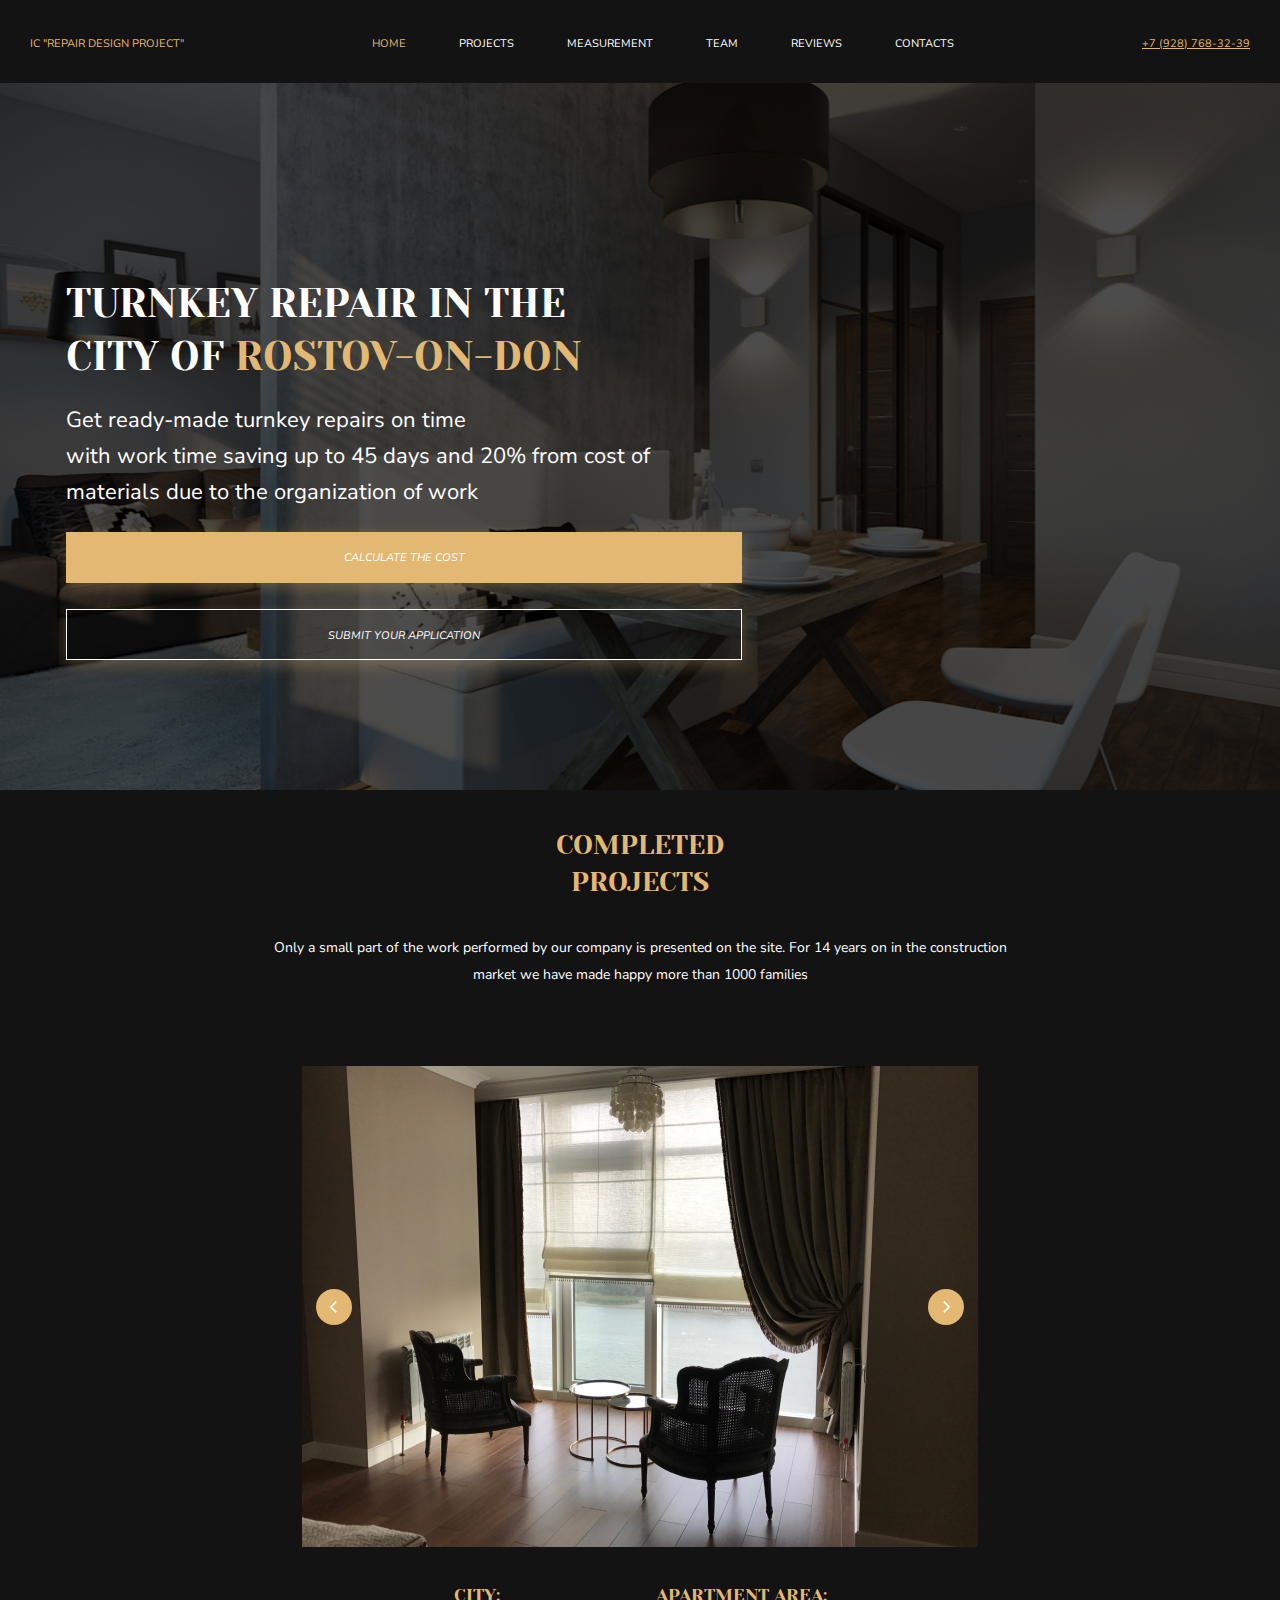
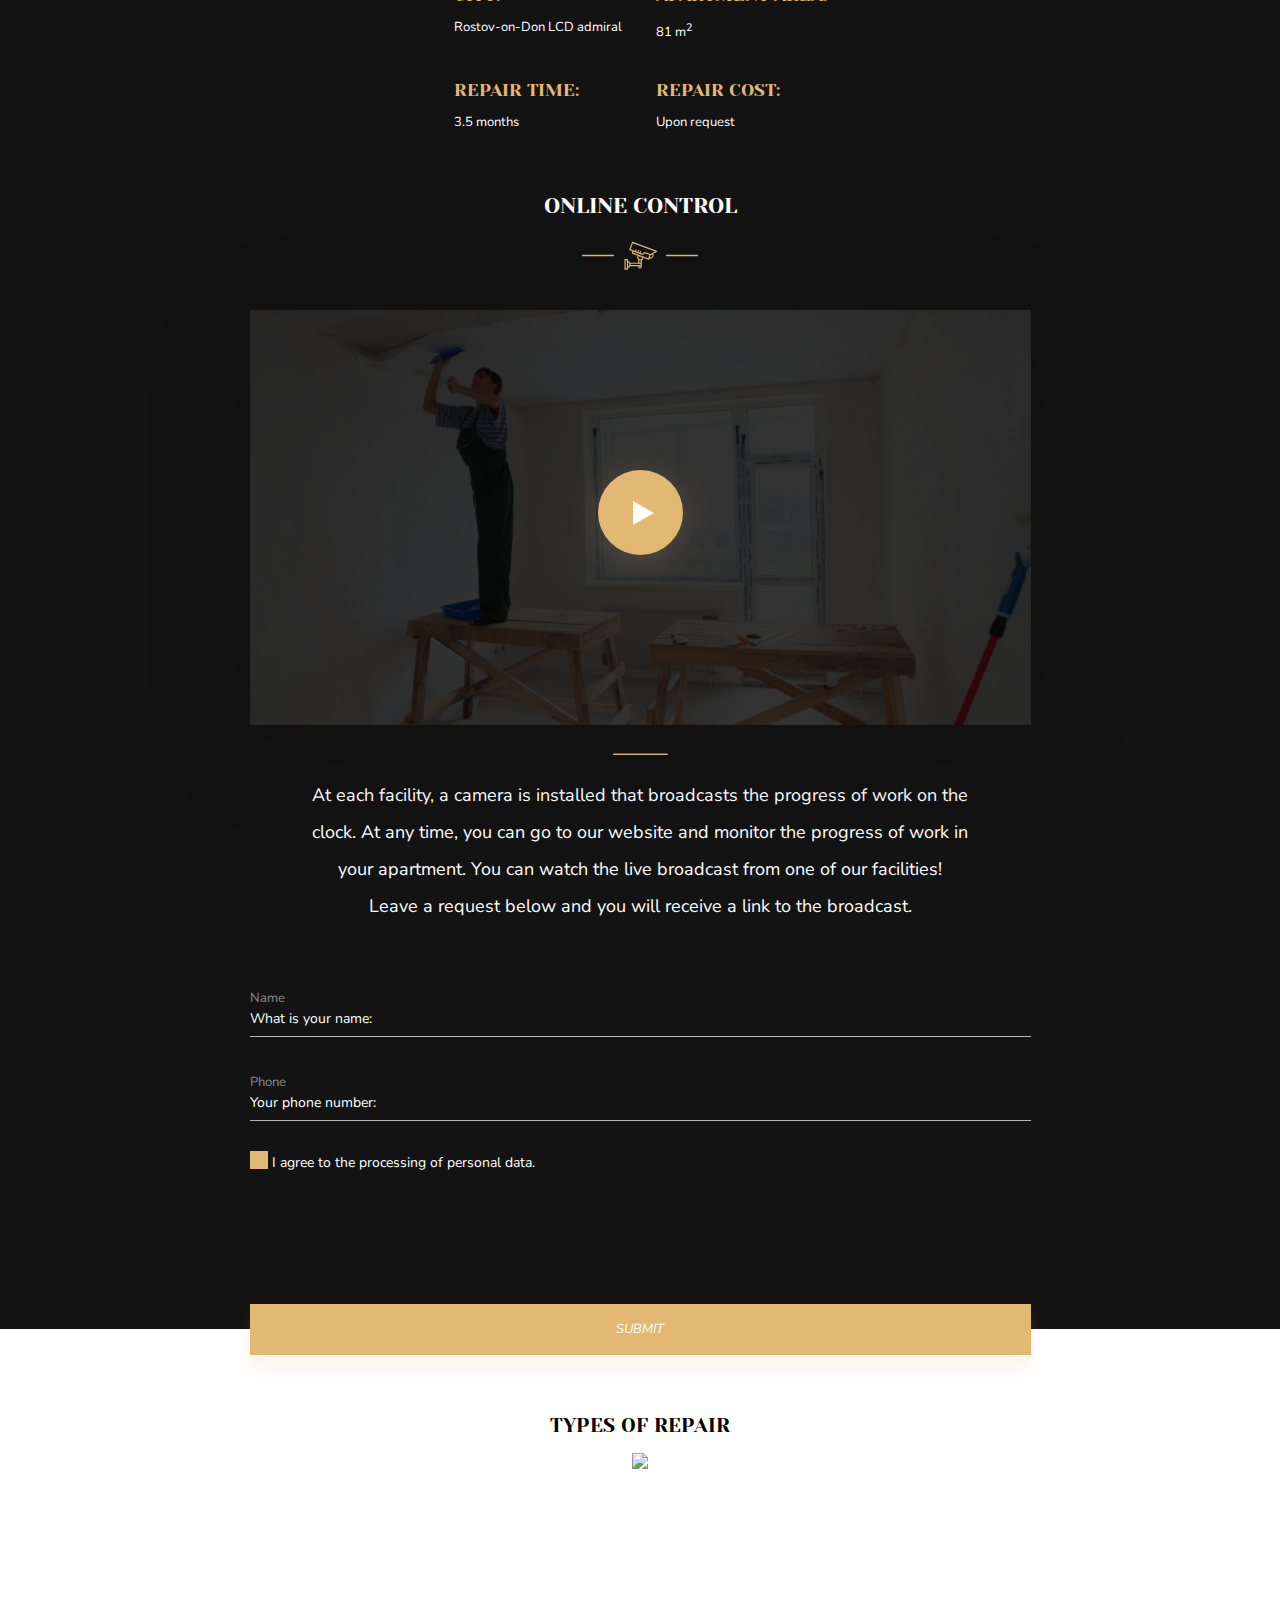
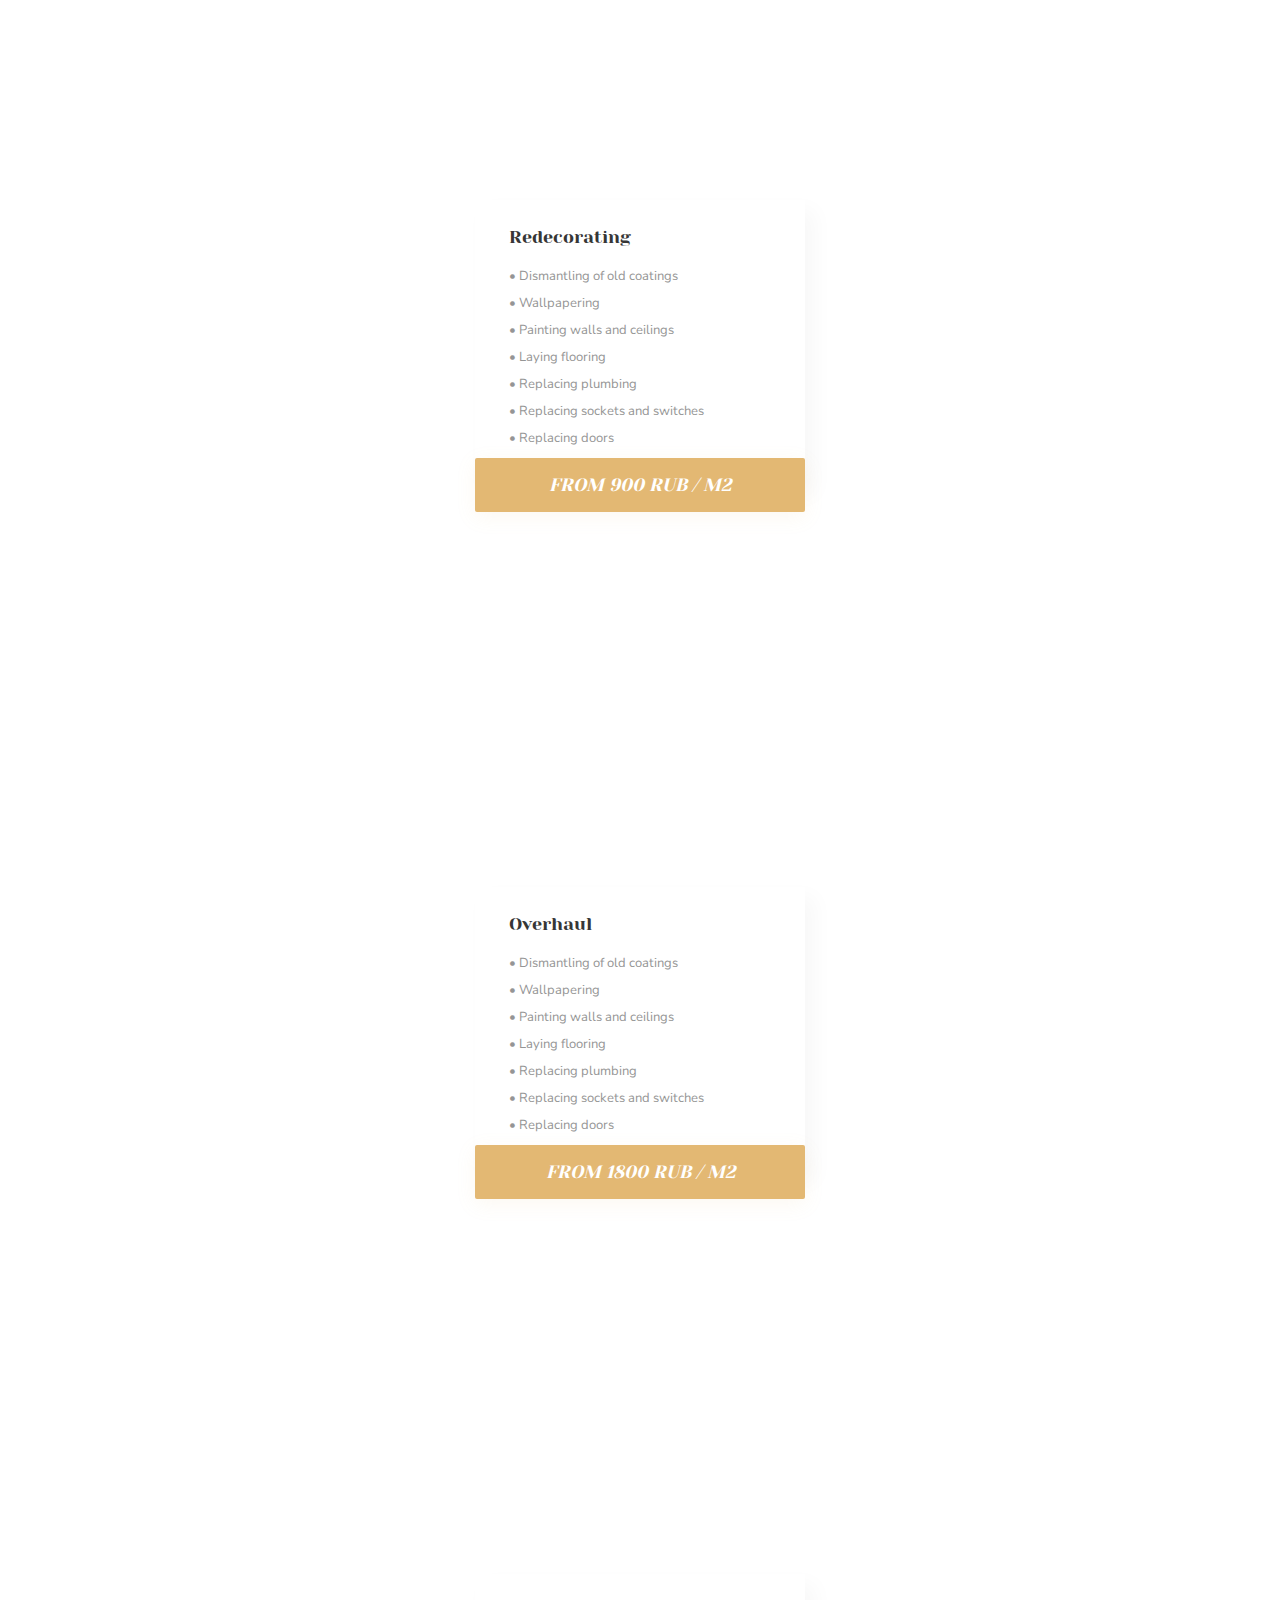
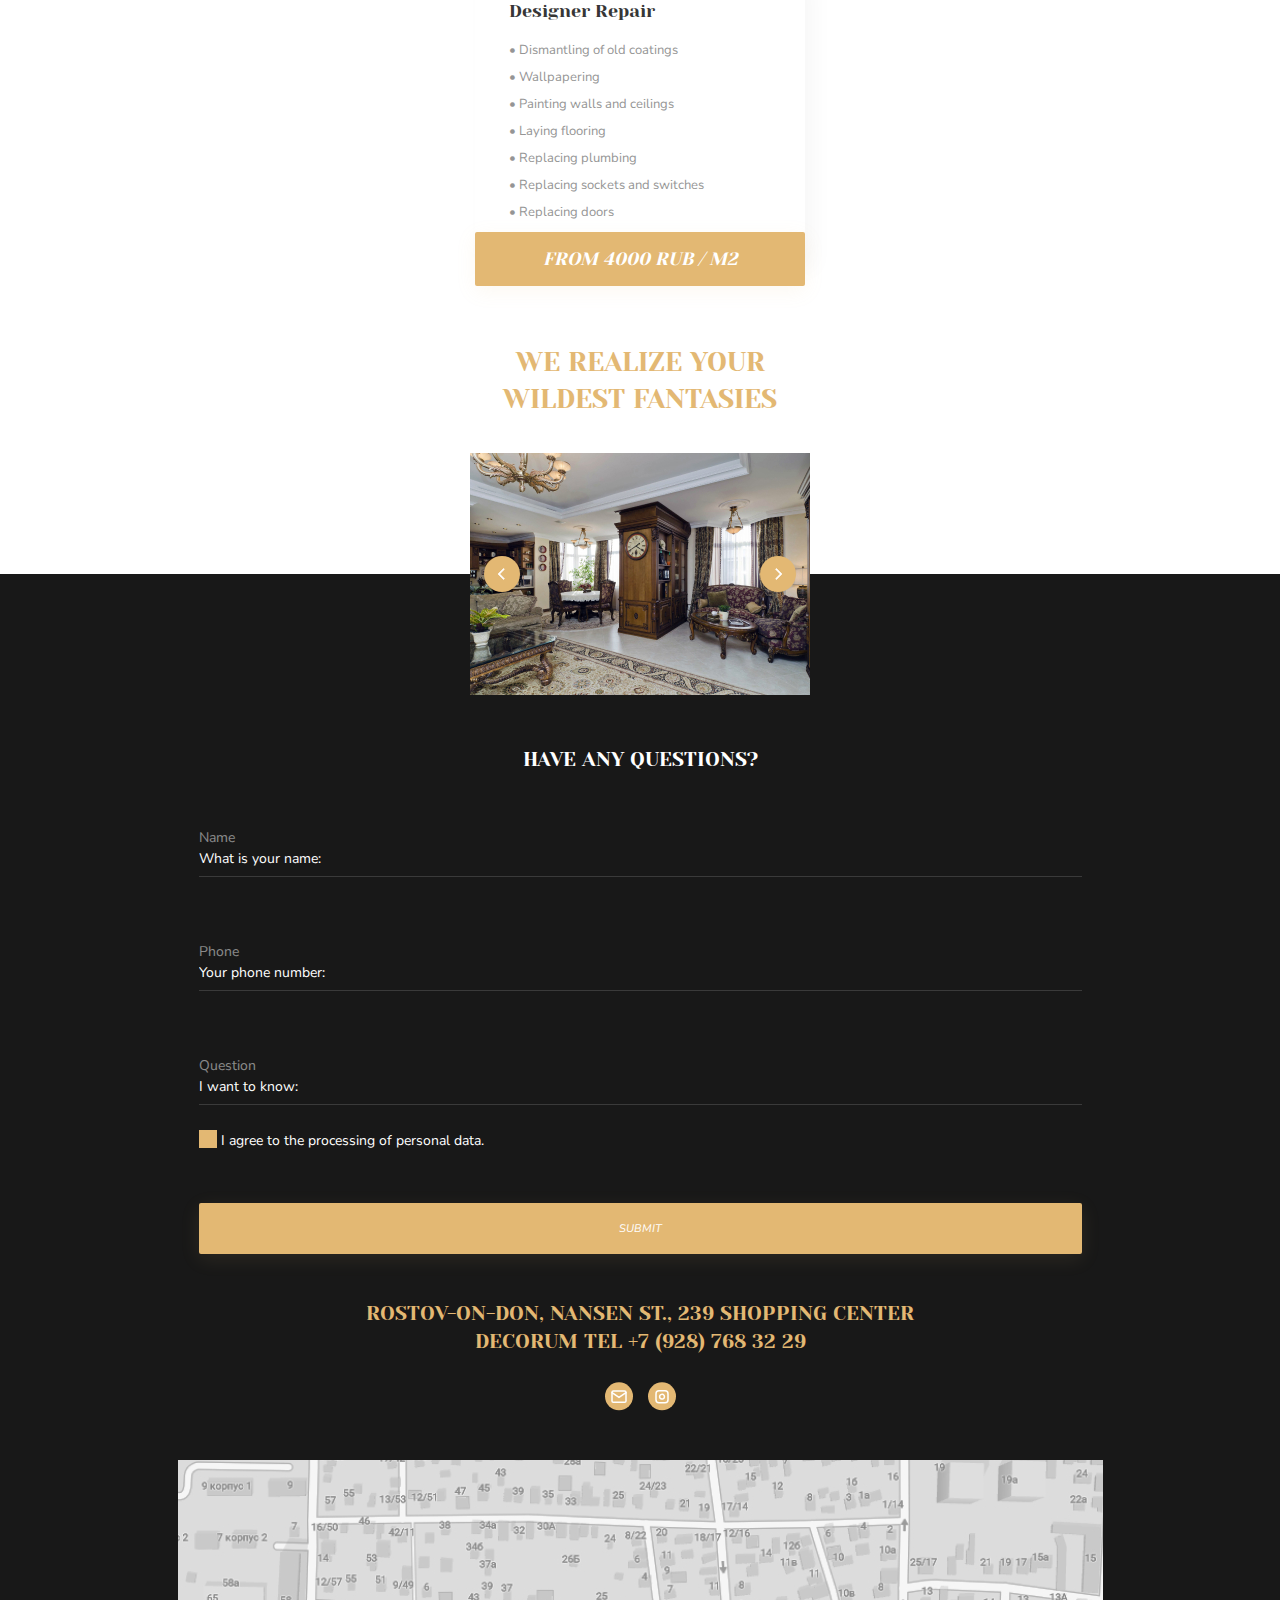
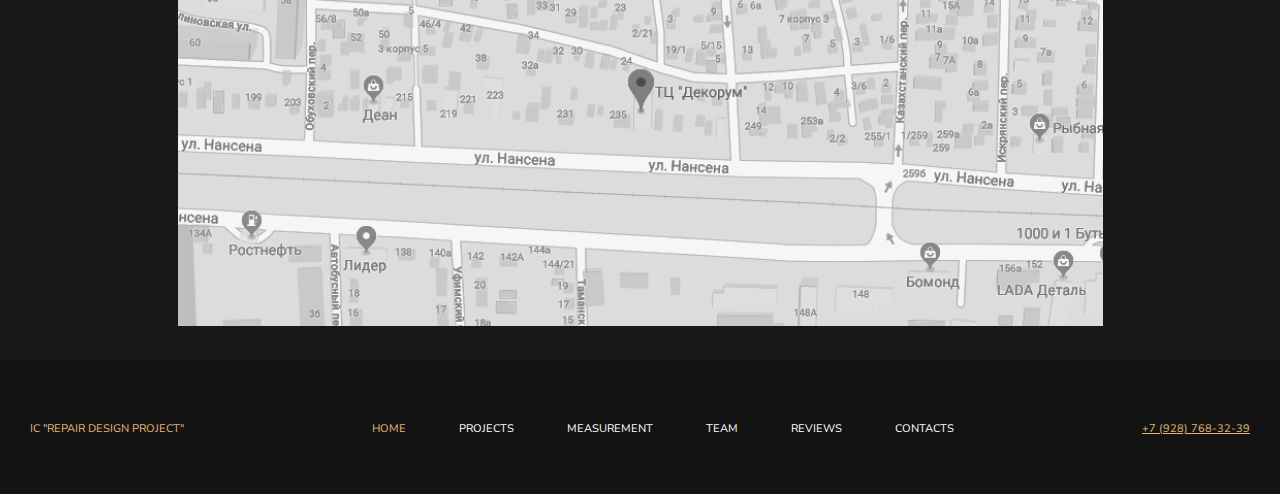
==== commit f24c1d53: "Конечная версия" ====
--- a/лб2/pages/index.html
+++ b/лб2/pages/index.html
@@ -247,6 +247,14 @@
 				<div class="fantasies_description">
 					<h1 class="title">We realize your<br>
 					wildest fantasies</h1>
+					<div class="mobile_slider_fantasy">
+						<div class="mobile_slider">
+								<img src="../images/icons/Group 8.9.svg">
+								<img src="../images/image/image 5.3.jpg">
+								<img src="../images/icons/Group 8.9.svg">
+								<img src="../images/image/image 2 (1).png">
+						</div>
+					</div>
 					<ul>
 						<li><a class="active-link" href="#">American classic</a></li>
 						<li><a href="#">Empire</a></li>
@@ -356,8 +364,8 @@
  						<input type="number" name="phone" id="phone" required placeholder="Your phone number:">
  					</p>
  					<p>
- 						<label for="phone">Question</label>
- 						<input type="number" name="phone" id="phone" required placeholder="I want to know:">
+ 						<label for="question">Question</label>
+ 						<input type="text" name="text" id="text_question" required placeholder="I want to know:">
  					</p>
  				</div>
  					<div class="first-checkbox">
@@ -371,14 +379,17 @@
 				</form>
 				</div>
 				<div class="adress">
-					<h1 class="subtitle">Rostov-on-Don, Nansen St., 239 Shopping Center<br>
-					Decorum Tel +7 (928) 768 32 29</h1>
-					<div class="social_logo">
-						<a href="#"><img src="../images/icons/Group 3.svg" alt="Почта"></a>
-						<a href="#"><img src="../images/icons/Group 4.svg" alt="Instagram"></a>
+					<div class="adress_description">
+						<h1 class="subtitle">Rostov-on-Don, Nansen St., 239 Shopping Center<br>
+						Decorum Tel +7 (928) 768 32 29</h1>
+						<div class="social_logo">
+							<a href="#"><img src="../images/icons/Group 3.svg" alt="Почта"></a>
+							<a href="#"><img src="../images/icons/Group 4.svg" alt="Instagram"></a>
+						</div>
 					</div>
 					<div class="map">
 						<img src="../images/image/image 7.1.jpg">
+						<img class="mobile_photo_map" src="../images/image/image 7.1.png">
 					</div>
 				</div>
 			</div>
--- a/лб2/css/style.css
+++ b/лб2/css/style.css
@@ -384,10 +384,9 @@
 .online_form p{
 	text-align: left;
 }
-#name , #phone ,#email{
+#name , #phone ,#email ,#text_question{
 	border:none;
 	border-bottom: 1px solid #3636364D;
-	color:#363636;
 	font-family: 'Nunito Sans';
 	font-style: normal;
 	font-weight: 400;
@@ -396,6 +395,7 @@
 	display: block;
 	width:231px;
 	background: none;
+
 }
 label{
 	font-family: 'Nunito Sans';
@@ -463,8 +463,9 @@
 	width:392px;
 	padding-top:294px;
 	text-align: center;
-	background-position: top;
+	background-position: center;
 	box-sizing: border-box;
+	background-size: cover;
 }
 .card_ul{
 	display: block;
@@ -686,6 +687,9 @@
 	margin-top: 47px;
 	color:white;
 }
+.mobile_slider_fantasy{
+	display: none;
+}
 .fantasies_description ul li{
 	font-size: 20px;
 line-height: 24px;
@@ -811,8 +815,8 @@
 .question{
 	margin-left:auto;
 	margin-right:auto;
-	width:883px;
-	height: 445px;
+	max-width:883px;
+	min-height: 445px;
 	position: absolute;
 	top: -222px;
 	left:0;
@@ -834,6 +838,12 @@
 .question_form input::-webkit-input-placeholder {
 	font-family: 'Nunito Sans';
 	color:#FFFFFF;
+}
+.question_form #name , .question_form #phone , .question_form #email , .question_form #text_question{
+	color:white;
+}
+.question_form #text_question{
+	border: none;
 }
 .question_input{
 	display: flex;
@@ -898,4 +908,7 @@
 	display: flex;
 	justify-content: center;
 
+}
+.mobile_photo_map{
+	display: none;
 }--- a/лб2/css/style_mobile+.css
+++ b/лб2/css/style_mobile+.css
@@ -128,7 +128,7 @@
 		color: rgba(255, 255, 255, 0.5);
 		font-weight: 400;
 	}
-	#name , #phone ,#email{
+	#name , #phone ,#email , #text_question{
 		width:100%;
 		font-size: 14px;
 		line-height: 19px;
@@ -157,4 +157,105 @@
 		font-size: 14px;
 		line-height: 23px;
 	}
+	.repair{
+		padding-top: 83px;
+		background:none;
+	}
+	.repair_cards{
+		flex-direction: column;
+		align-items: center;
+	}
+	
+	.card:nth-child(2) , .card:nth-child(3){
+		margin-top: 79px;
+	}
+	.card{
+	width:392px;
+	}
+	.contact_form{
+		display: none;
+	}
+	.fantasies{
+		background:none;
+		margin-top:55px;
+		height: auto;
+		z-index: 2;
+	}
+	.fantasies .container{
+		justify-content: center;
+		padding: 0;
+	}
+	.fantasies::before{
+		background-color:rgba(0, 0, 0, 0);
+	}
+	.fantasies_description{
+		text-align: center;
+		margin:0;
+	}
+	.fantasies_description ul{
+		display: none;
+	}
+	.fantasies_images{
+		display: none;
+	}
+	.mobile_slider_fantasy{
+		display: block;
+		margin:0 auto;
+		min-height:242px ;
+		max-width: 340px;
+		margin-top:36px;
+		
+	}
+	.our_clients{
+		display: none;
+	}
+	.question{
+		position: static;
+		z-index: -2;
+		margin-top: -121px;
+		padding-top:172px;
+	}	
+	.question_form{
+		padding: 0;
+	}
+	.last_block{
+		background:none;
+		background-color:#181818;
+	}
+	.question_input{
+		flex-direction: column;
+		row-gap: 63px;
+	}
+	.question_input p{
+	flex-basis: auto;
+	flex-grow: 1;
+	padding-bottom: 8px;
+	}
+	.question_input p:last-child{
+		margin-bottom: 0;
+	}
+	.question_form .subtitle{
+	margin-bottom: 52px;
+	}
+	.question_input label{
+		font-size: 14px;
+		line-height: 23px;
+	}
+	.question_input{
+		margin-bottom: 21.63px;
+	}
+	.first-checkbox{
+		text-align: left;
+		margin-bottom:67px ;
+	}
+	.button{
+		width: 100%;
+	}
+	.last_block .adress{
+		padding: 0;
+		margin-top:46px;
+	}
+	.map{
+		padding-bottom: 35px;
+	}
 }--- a/лб2/css/style_mobile.css
+++ b/лб2/css/style_mobile.css
@@ -74,4 +74,71 @@
 		color: #FFFFFF;
 		margin-top: 21.46px;
 	}
-}+	.card{
+		width:340px;
+		height: 484px;
+		padding-top:223px;
+	}
+	.card_ul{
+		width:270px;
+		height: 241px;
+		padding-left:31px;
+		padding-top:21px;
+		margin-left:0;
+	}
+	.card_ul h3{
+		font-size: 15px;
+		line-height: 21px;
+		margin-bottom: 10px;
+	}
+	.card_ul ul li{
+		line-height: 22px;
+		font-size: 13px;
+	}
+	.card{
+		text-align: left;
+	}
+	.button_repair{
+		width:190px;
+		height: 40px;
+		bottom:-20px;
+		font-size: 15px;
+		line-height: 21px;
+	}
+	.repair .subtitle{
+	font-size: 22px;
+	line-height: 30px;
+	}
+	.our_clients{
+		display: none;
+	}
+	.mobile_photo_map{
+		display: block;
+		width:100%;
+	}
+	.adress .map img:first-child{
+		display: none;
+	}
+	.adress .subtitle{
+		font-size: 18px;
+		line-height: 25px;
+	}
+	.adress{
+		display: flex;
+		flex-direction: column-reverse;
+	}
+	.adress_description{
+		margin-top:42px;
+	}
+	.social_logo{
+		margin-top:23.65px;
+		margin-bottom: 49px;
+		width:99px;
+	}
+	.social_logo a img{
+		width: 39px;
+	}
+	footer{
+		display: none;
+	}
+}	